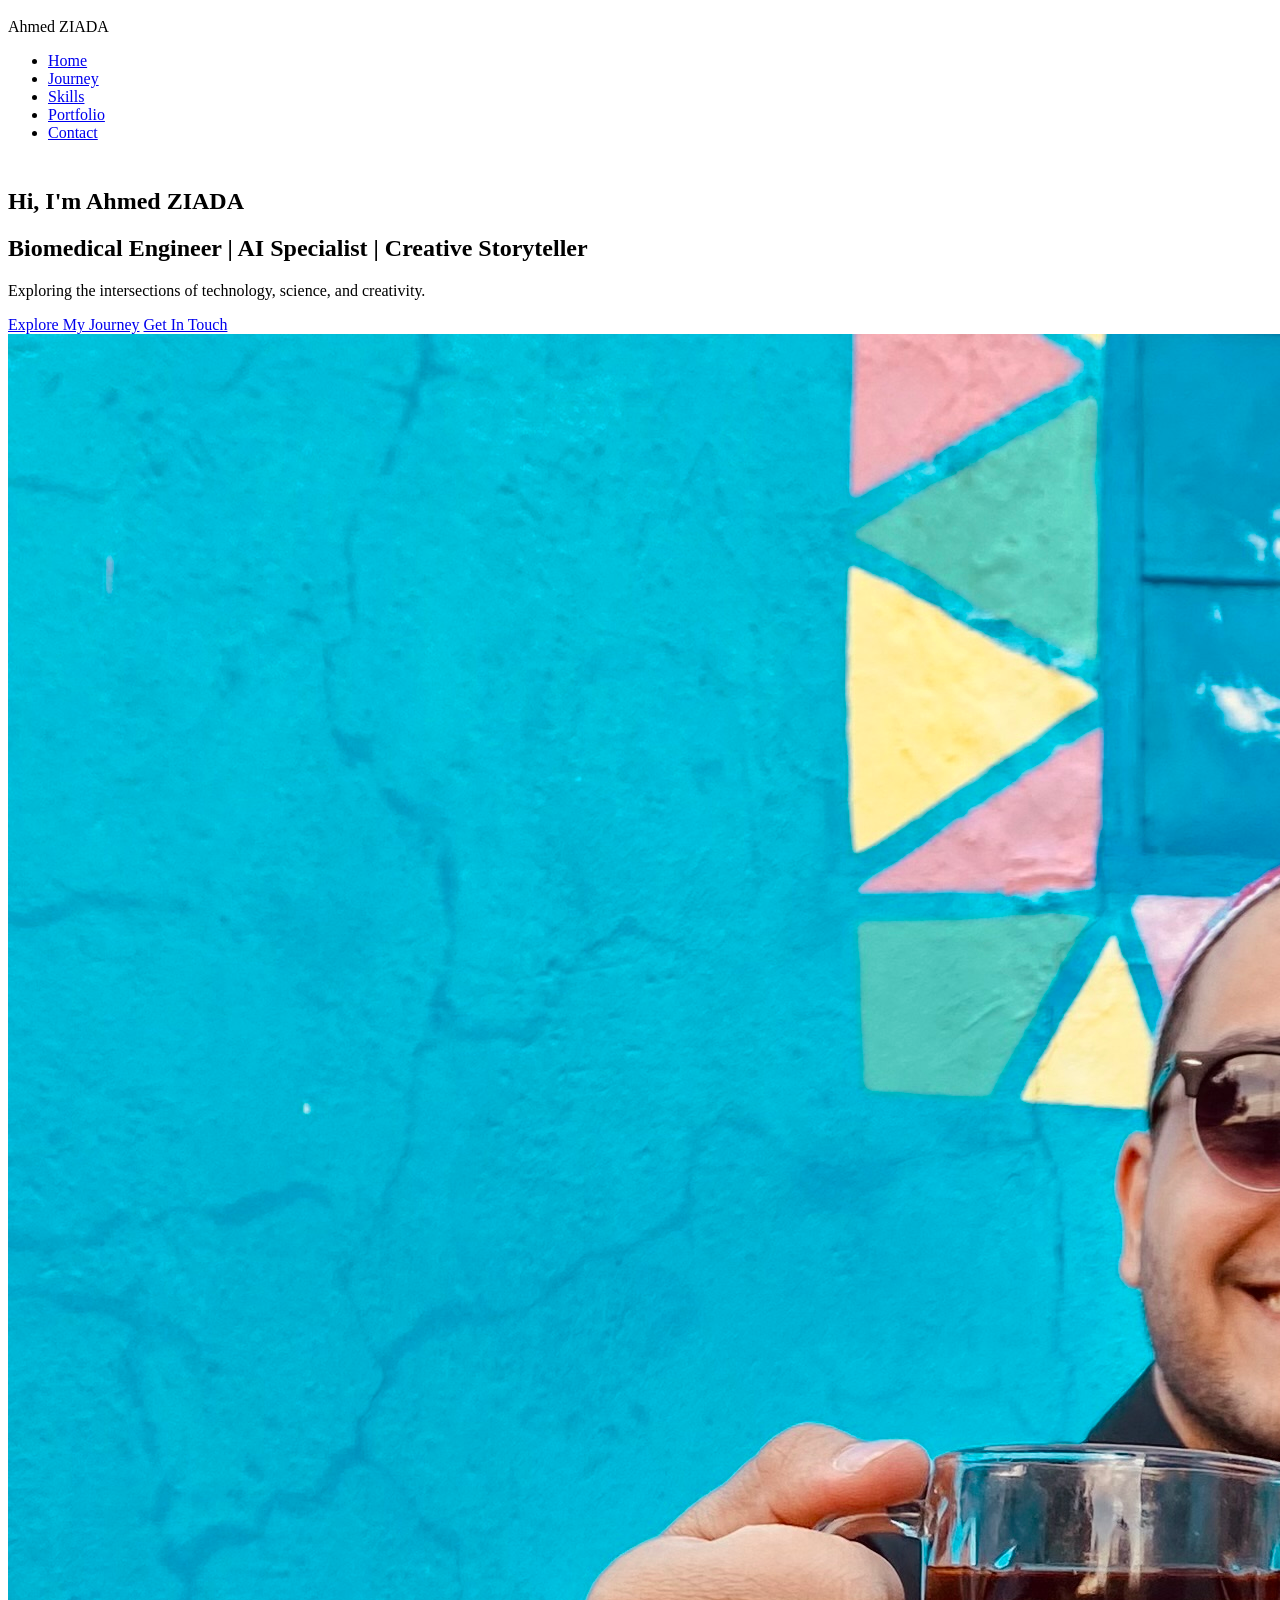
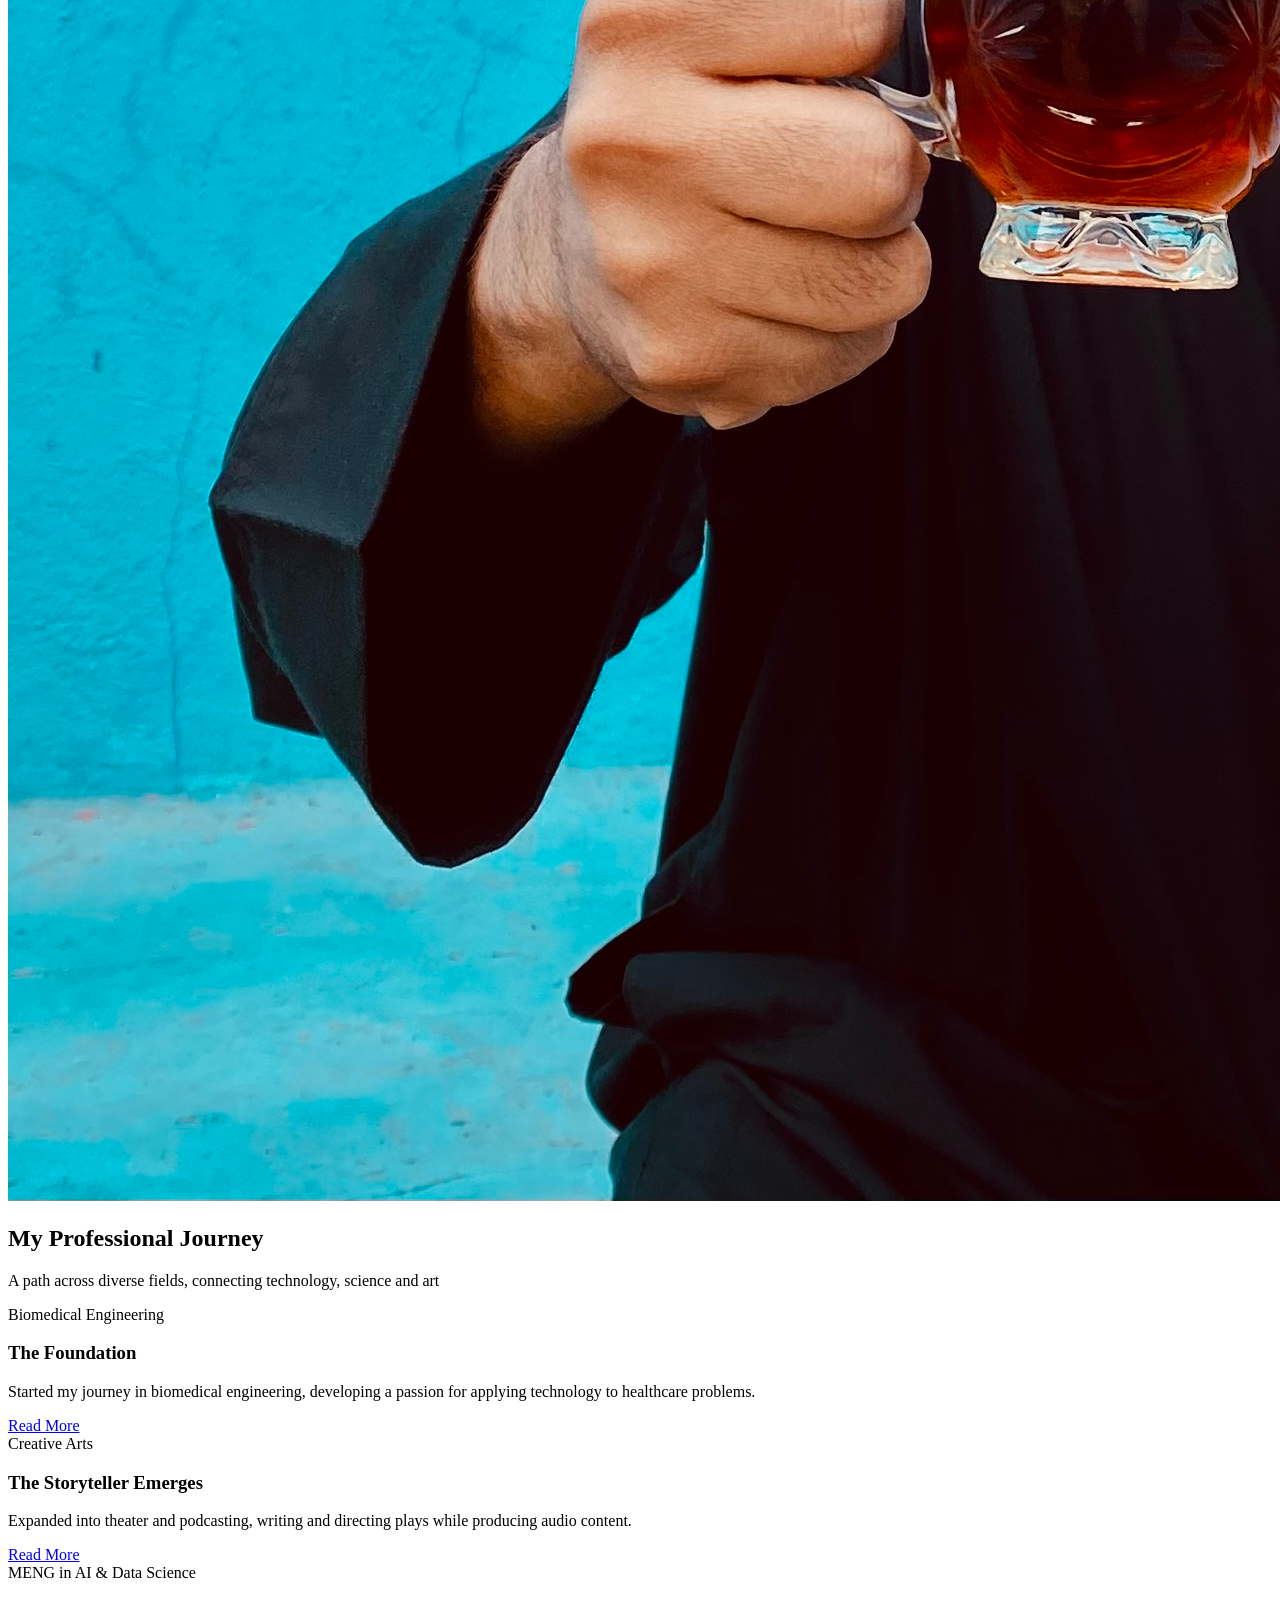
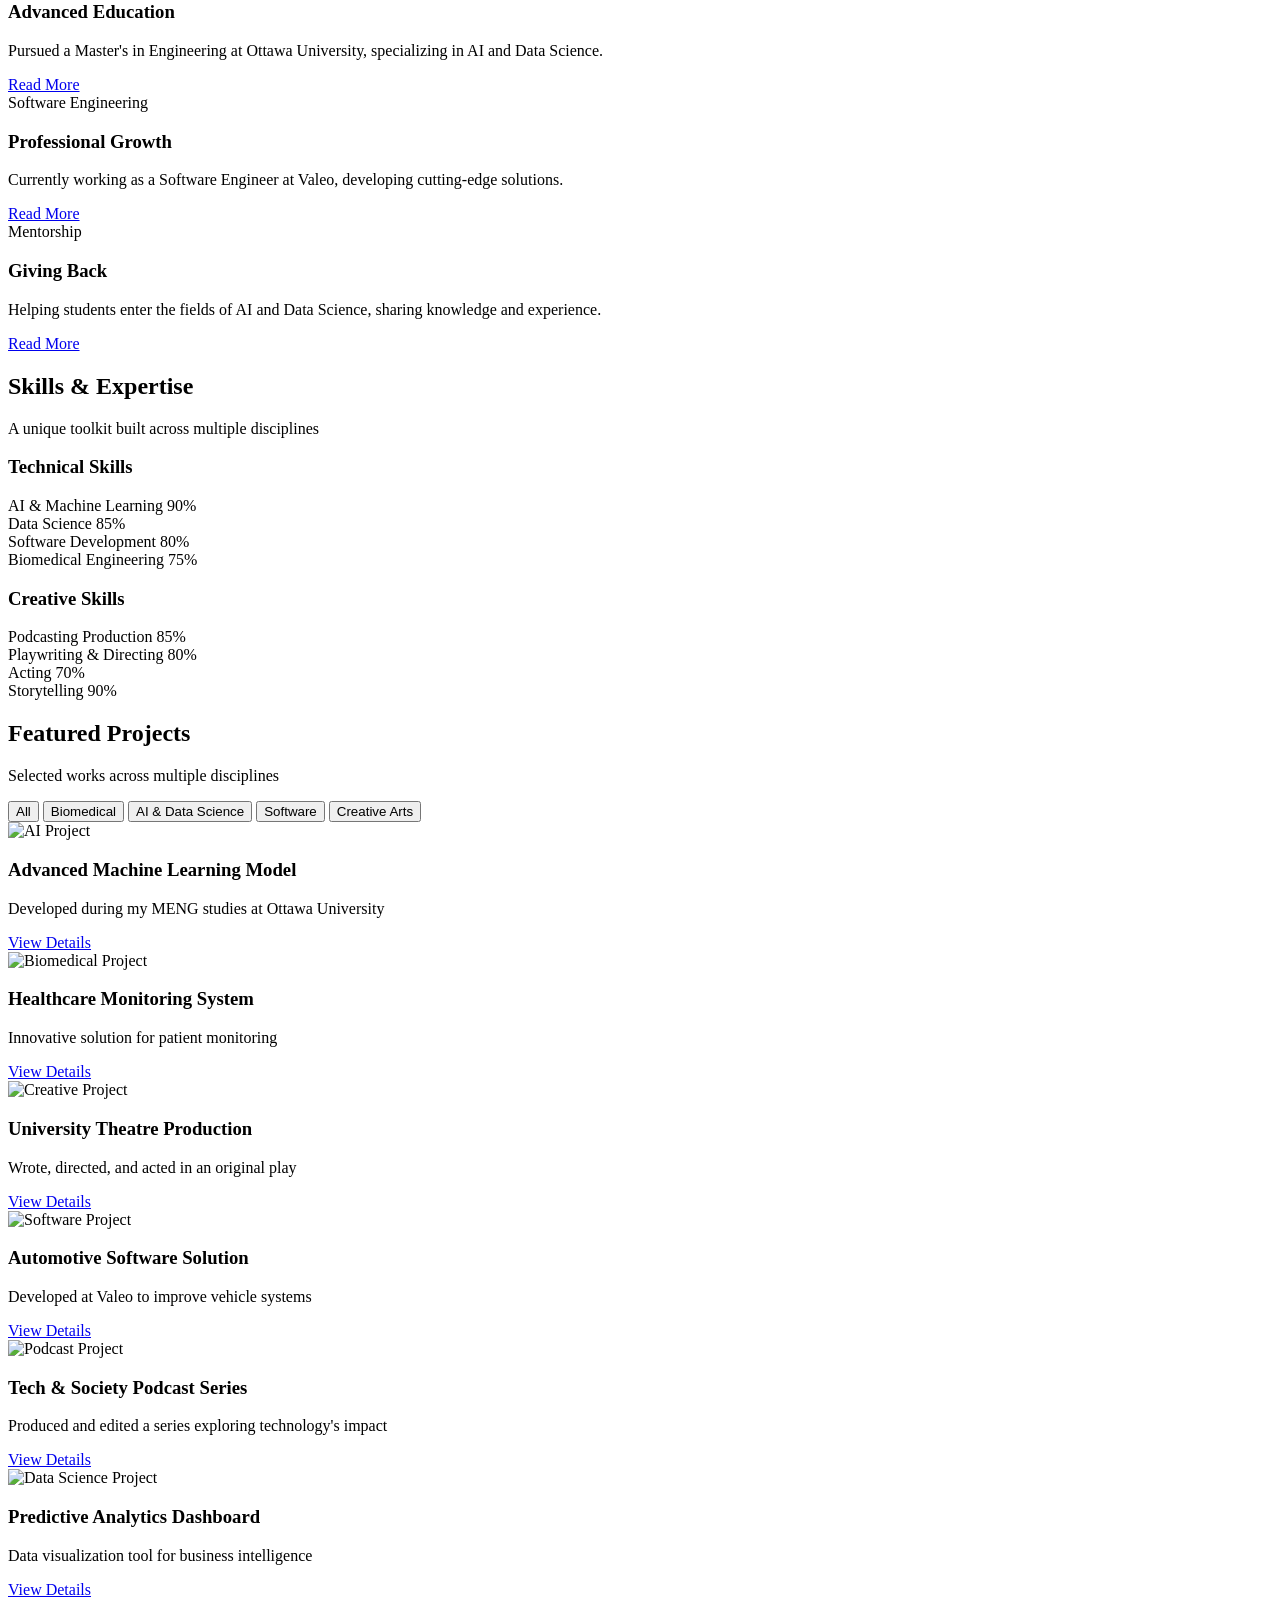
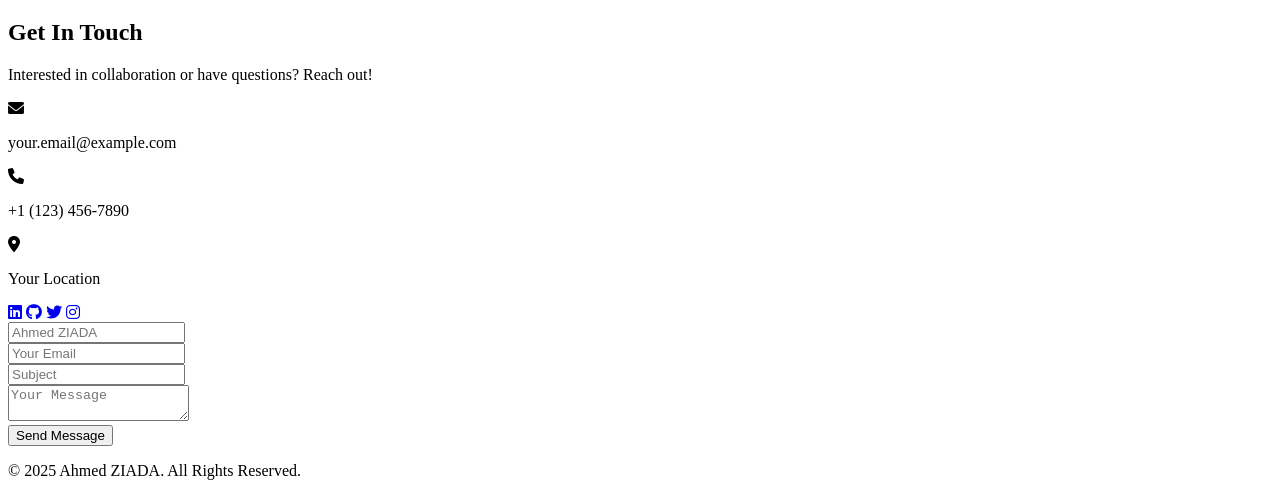
==== index.html @ 58a8a7ea "Initial website commit" ====
<!DOCTYPE html>
<html lang="en">
<head>
    <meta charset="UTF-8">
    <meta name="viewport" content="width=device-width, initial-scale=1.0">
    <title>Ahmed ZIADA - Multidisciplinary Journey</title>
    <link rel="stylesheet" href="styles.css">
    <link rel="stylesheet" href="https://cdnjs.cloudflare.com/ajax/libs/font-awesome/6.0.0-beta3/css/all.min.css">
    <link href="https://fonts.googleapis.com/css2?family=Poppins:wght@300;400;500;600;700&display=swap" rel="stylesheet">
</head>
<body>
    <header>
        <div class="container">
            <nav>
                <div class="logo">Ahmed ZIADA</div>
                <ul class="nav-links">
                    <li><a href="#home">Home</a></li>
                    <li><a href="#journey">Journey</a></li>
                    <li><a href="#skills">Skills</a></li>
                    <li><a href="#portfolio">Portfolio</a></li>
                    <li><a href="#contact">Contact</a></li>
                </ul>
                <div class="hamburger">
                    <div class="line"></div>
                    <div class="line"></div>
                    <div class="line"></div>
                </div>
            </nav>
        </div>
    </header>

    <!-- Home Section -->
    <section id="home" class="hero">
        <div class="container">
            <div class="hero-content">
                <h1>Hi, I'm <span class="highlight">Ahmed ZIADA</span></h1>
                <h2>Biomedical Engineer | AI Specialist | Creative Storyteller</h2>
                <p>Exploring the intersections of technology, science, and creativity.</p>
                <div class="cta-buttons">
                    <a href="#journey" class="btn primary">Explore My Journey</a>
                    <a href="#contact" class="btn secondary">Get In Touch</a>
                </div>
            </div>
            <div class="hero-image">
                <div class="profile-image-container">
                    <!-- Replace with your actual image -->
                    <img src="images/IMG_4195.jpeg" alt="Ahmed ZIADA" class="profile-image">
                </div>
            </div>
        </div>
    </section>

    <!-- Journey Timeline Section -->
    <section id="journey" class="journey">
        <div class="container">
            <div class="section-header">
                <h2>My Professional Journey</h2>
                <p>A path across diverse fields, connecting technology, science and art</p>
            </div>
            
            <div class="timeline">
                <div class="timeline-item left">
                    <div class="timeline-content">
                        <div class="date">Biomedical Engineering</div>
                        <h3>The Foundation</h3>
                        <p>Started my journey in biomedical engineering, developing a passion for applying technology to healthcare problems.</p>
                        <a href="chapter1.html" class="read-more">Read More</a>
                    </div>
                </div>
                
                <div class="timeline-item right">
                    <div class="timeline-content">
                        <div class="date">Creative Arts</div>
                        <h3>The Storyteller Emerges</h3>
                        <p>Expanded into theater and podcasting, writing and directing plays while producing audio content.</p>
                        <a href="chapter2.html" class="read-more">Read More</a>
                    </div>
                </div>
                
                <div class="timeline-item left">
                    <div class="timeline-content">
                        <div class="date">MENG in AI & Data Science</div>
                        <h3>Advanced Education</h3>
                        <p>Pursued a Master's in Engineering at Ottawa University, specializing in AI and Data Science.</p>
                        <a href="chapter3.html" class="read-more">Read More</a>
                    </div>
                </div>
                
                <div class="timeline-item right">
                    <div class="timeline-content">
                        <div class="date">Software Engineering</div>
                        <h3>Professional Growth</h3>
                        <p>Currently working as a Software Engineer at Valeo, developing cutting-edge solutions.</p>
                        <a href="chapter4.html" class="read-more">Read More</a>
                    </div>
                </div>
                
                <div class="timeline-item left">
                    <div class="timeline-content">
                        <div class="date">Mentorship</div>
                        <h3>Giving Back</h3>
                        <p>Helping students enter the fields of AI and Data Science, sharing knowledge and experience.</p>
                        <a href="chapter5.html" class="read-more">Read More</a>
                    </div>
                </div>
            </div>
        </div>
    </section>

    <!-- Skills Section -->
    <section id="skills" class="skills">
        <div class="container">
            <div class="section-header">
                <h2>Skills & Expertise</h2>
                <p>A unique toolkit built across multiple disciplines</p>
            </div>
            
            <div class="skills-container">
                <div class="skill-category">
                    <h3>Technical Skills</h3>
                    <div class="skill-items">
                        <div class="skill-item">
                            <div class="skill-info">
                                <span>AI & Machine Learning</span>
                                <span>90%</span>
                            </div>
                            <div class="skill-bar">
                                <div class="skill-level" style="width: 90%;"></div>
                            </div>
                        </div>
                        
                        <div class="skill-item">
                            <div class="skill-info">
                                <span>Data Science</span>
                                <span>85%</span>
                            </div>
                            <div class="skill-bar">
                                <div class="skill-level" style="width: 85%;"></div>
                            </div>
                        </div>
                        
                        <div class="skill-item">
                            <div class="skill-info">
                                <span>Software Development</span>
                                <span>80%</span>
                            </div>
                            <div class="skill-bar">
                                <div class="skill-level" style="width: 80%;"></div>
                            </div>
                        </div>
                        
                        <div class="skill-item">
                            <div class="skill-info">
                                <span>Biomedical Engineering</span>
                                <span>75%</span>
                            </div>
                            <div class="skill-bar">
                                <div class="skill-level" style="width: 75%;"></div>
                            </div>
                        </div>
                    </div>
                </div>
                
                <div class="skill-category">
                    <h3>Creative Skills</h3>
                    <div class="skill-items">
                        <div class="skill-item">
                            <div class="skill-info">
                                <span>Podcasting Production</span>
                                <span>85%</span>
                            </div>
                            <div class="skill-bar">
                                <div class="skill-level creative" style="width: 85%;"></div>
                            </div>
                        </div>
                        
                        <div class="skill-item">
                            <div class="skill-info">
                                <span>Playwriting & Directing</span>
                                <span>80%</span>
                            </div>
                            <div class="skill-bar">
                                <div class="skill-level creative" style="width: 80%;"></div>
                            </div>
                        </div>
                        
                        <div class="skill-item">
                            <div class="skill-info">
                                <span>Acting</span>
                                <span>70%</span>
                            </div>
                            <div class="skill-bar">
                                <div class="skill-level creative" style="width: 70%;"></div>
                            </div>
                        </div>
                        
                        <div class="skill-item">
                            <div class="skill-info">
                                <span>Storytelling</span>
                                <span>90%</span>
                            </div>
                            <div class="skill-bar">
                                <div class="skill-level creative" style="width: 90%;"></div>
                            </div>
                        </div>
                    </div>
                </div>
            </div>
        </div>
    </section>

    <!-- Portfolio Section -->
    <section id="portfolio" class="portfolio">
        <div class="container">
            <div class="section-header">
                <h2>Featured Projects</h2>
                <p>Selected works across multiple disciplines</p>
            </div>
            
            <div class="portfolio-filters">
                <button class="filter-btn active" data-filter="all">All</button>
                <button class="filter-btn" data-filter="biomedical">Biomedical</button>
                <button class="filter-btn" data-filter="ai">AI & Data Science</button>
                <button class="filter-btn" data-filter="software">Software</button>
                <button class="filter-btn" data-filter="creative">Creative Arts</button>
            </div>
            
            <div class="portfolio-grid">
                <div class="portfolio-item ai">
                    <div class="portfolio-img">
                        <img src="/api/placeholder/400/300" alt="AI Project">
                    </div>
                    <div class="portfolio-info">
                        <h3>Advanced Machine Learning Model</h3>
                        <p>Developed during my MENG studies at Ottawa University</p>
                        <a href="#" class="portfolio-link">View Details</a>
                    </div>
                </div>
                
                <div class="portfolio-item biomedical">
                    <div class="portfolio-img">
                        <img src="/api/placeholder/400/300" alt="Biomedical Project">
                    </div>
                    <div class="portfolio-info">
                        <h3>Healthcare Monitoring System</h3>
                        <p>Innovative solution for patient monitoring</p>
                        <a href="#" class="portfolio-link">View Details</a>
                    </div>
                </div>
                
                <div class="portfolio-item creative">
                    <div class="portfolio-img">
                        <img src="/api/placeholder/400/300" alt="Creative Project">
                    </div>
                    <div class="portfolio-info">
                        <h3>University Theatre Production</h3>
                        <p>Wrote, directed, and acted in an original play</p>
                        <a href="#" class="portfolio-link">View Details</a>
                    </div>
                </div>
                
                <div class="portfolio-item software">
                    <div class="portfolio-img">
                        <img src="/api/placeholder/400/300" alt="Software Project">
                    </div>
                    <div class="portfolio-info">
                        <h3>Automotive Software Solution</h3>
                        <p>Developed at Valeo to improve vehicle systems</p>
                        <a href="#" class="portfolio-link">View Details</a>
                    </div>
                </div>
                
                <div class="portfolio-item creative">
                    <div class="portfolio-img">
                        <img src="/api/placeholder/400/300" alt="Podcast Project">
                    </div>
                    <div class="portfolio-info">
                        <h3>Tech & Society Podcast Series</h3>
                        <p>Produced and edited a series exploring technology's impact</p>
                        <a href="#" class="portfolio-link">View Details</a>
                    </div>
                </div>
                
                <div class="portfolio-item ai">
                    <div class="portfolio-img">
                        <img src="/api/placeholder/400/300" alt="Data Science Project">
                    </div>
                    <div class="portfolio-info">
                        <h3>Predictive Analytics Dashboard</h3>
                        <p>Data visualization tool for business intelligence</p>
                        <a href="#" class="portfolio-link">View Details</a>
                    </div>
                </div>
            </div>
        </div>
    </section>

    <!-- Contact Section -->
    <section id="contact" class="contact">
        <div class="container">
            <div class="section-header">
                <h2>Get In Touch</h2>
                <p>Interested in collaboration or have questions? Reach out!</p>
            </div>
            
            <div class="contact-container">
                <div class="contact-info">
                    <div class="contact-item">
                        <i class="fas fa-envelope"></i>
                        <p>your.email@example.com</p>
                    </div>
                    <div class="contact-item">
                        <i class="fas fa-phone"></i>
                        <p>+1 (123) 456-7890</p>
                    </div>
                    <div class="contact-item">
                        <i class="fas fa-map-marker-alt"></i>
                        <p>Your Location</p>
                    </div>
                    
                    <div class="social-links">
                        <a href="#" target="_blank"><i class="fab fa-linkedin"></i></a>
                        <a href="#" target="_blank"><i class="fab fa-github"></i></a>
                        <a href="#" target="_blank"><i class="fab fa-twitter"></i></a>
                        <a href="#" target="_blank"><i class="fab fa-instagram"></i></a>
                    </div>
                </div>
                
                <div class="contact-form">
                    <form id="contactForm">
                        <div class="form-group">
                            <input type="text" id="name" name="name" placeholder="Ahmed ZIADA" required>
                        </div>
                        <div class="form-group">
                            <input type="email" id="email" name="email" placeholder="Your Email" required>
                        </div>
                        <div class="form-group">
                            <input type="text" id="subject" name="subject" placeholder="Subject" required>
                        </div>
                        <div class="form-group">
                            <textarea id="message" name="message" placeholder="Your Message" required></textarea>
                        </div>
                        <button type="submit" class="btn primary">Send Message</button>
                    </form>
                </div>
            </div>
        </div>
    </section>

    <footer>
        <div class="container">
            <p>&copy; 2025 Ahmed ZIADA. All Rights Reserved.</p>
        </div>
    </footer>

    <script src="script.js"></script>
</body>
</html>
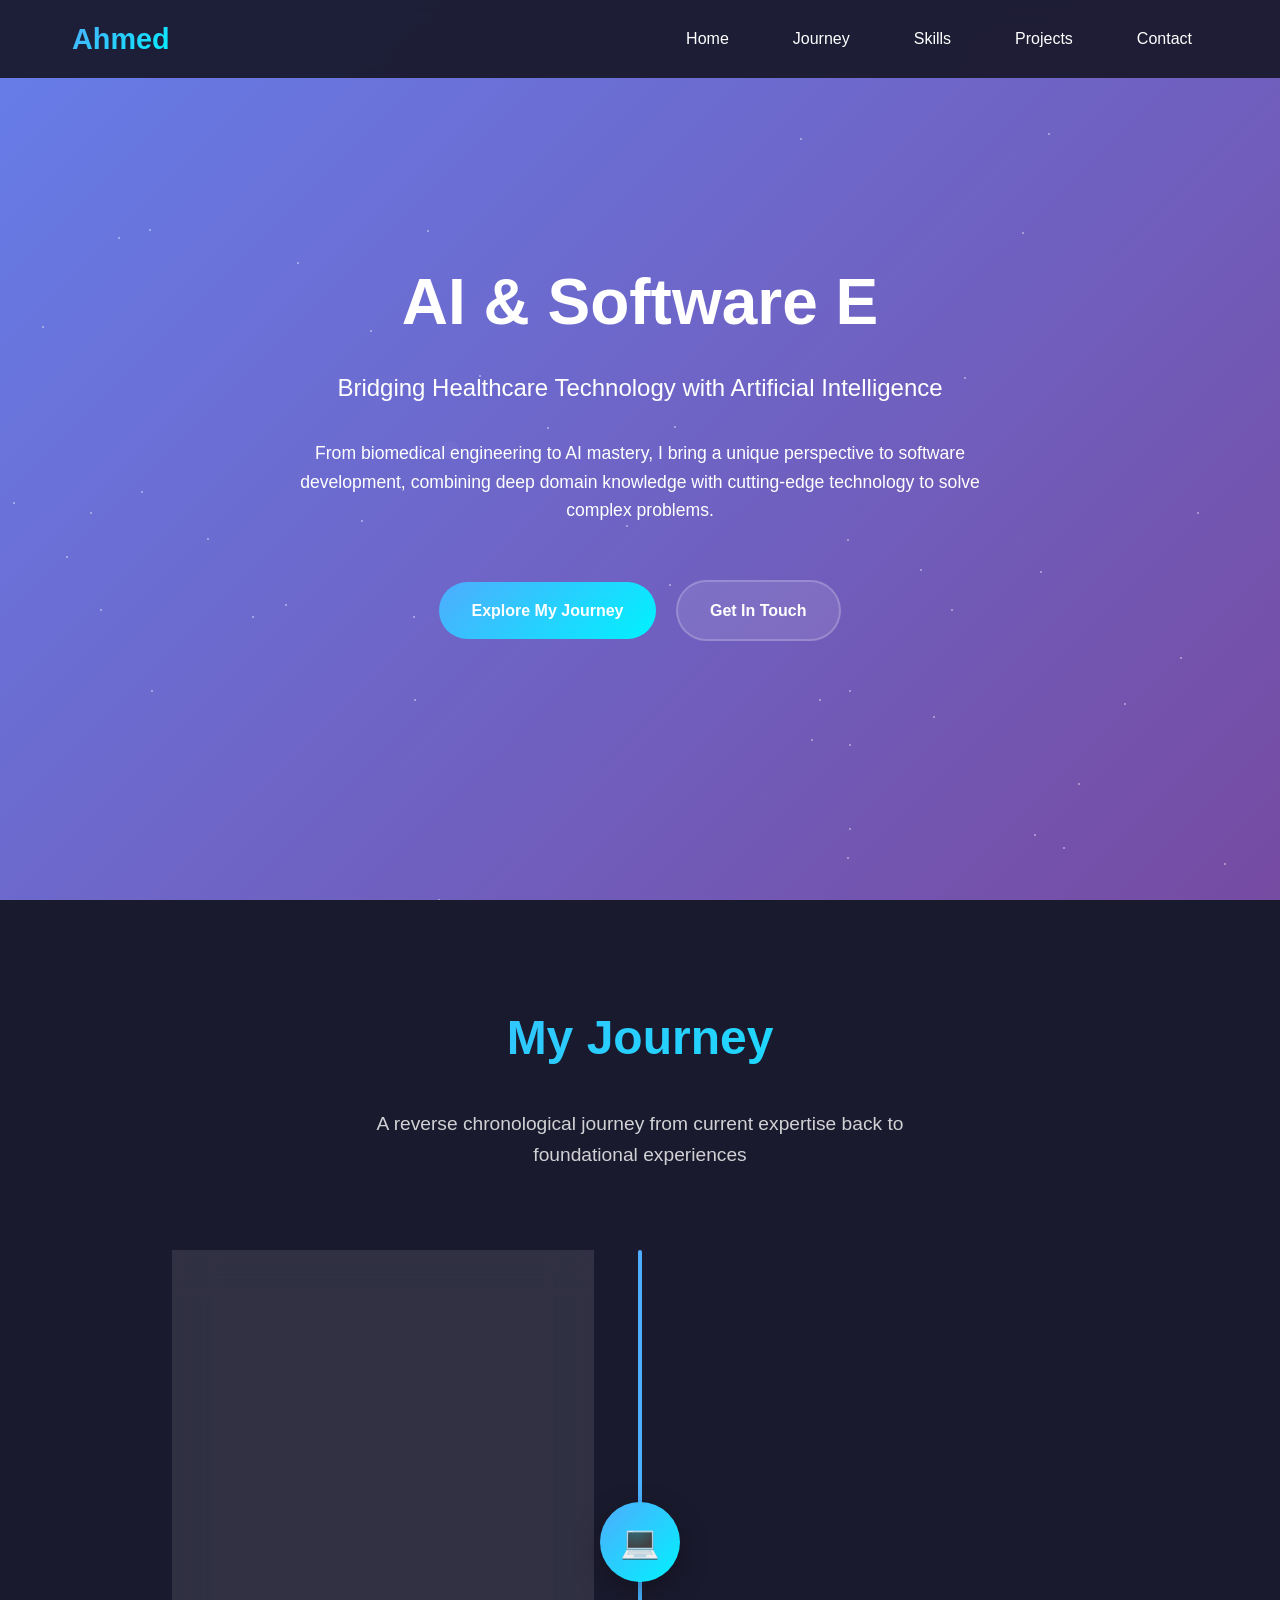
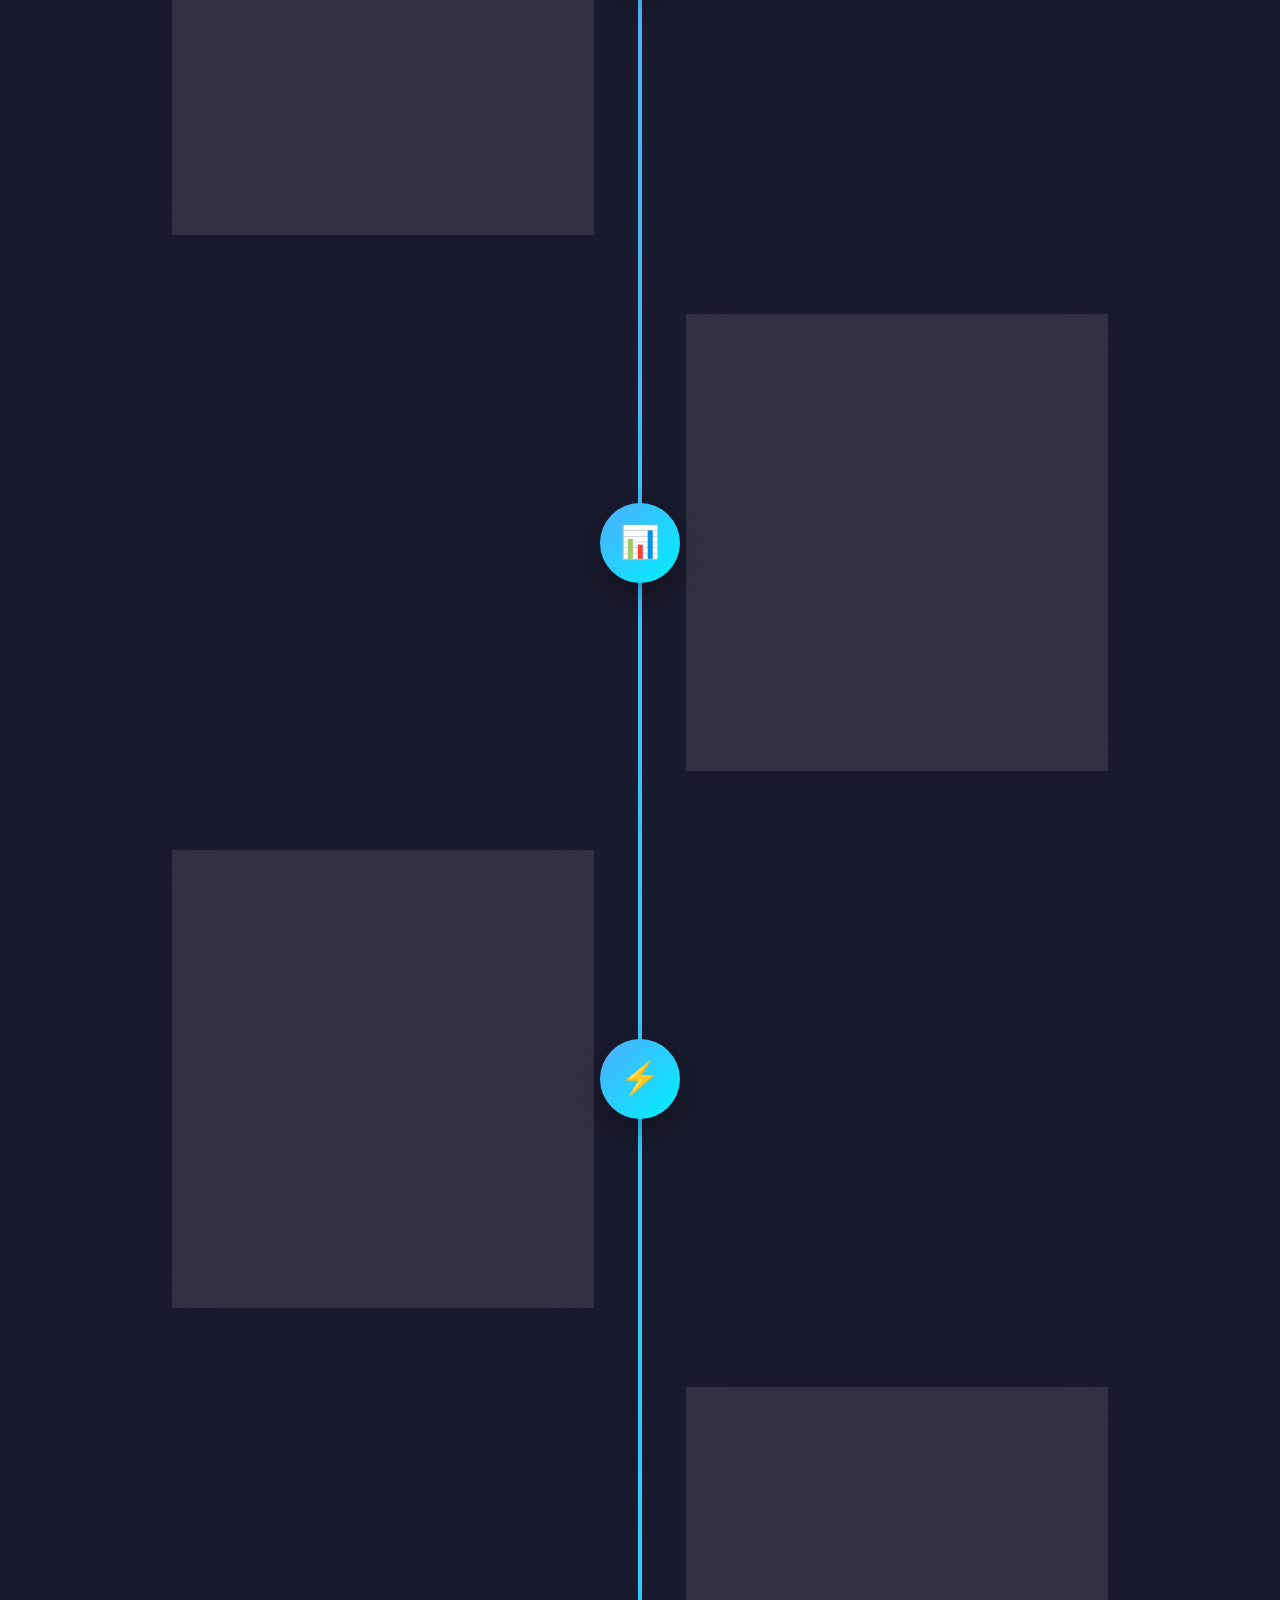
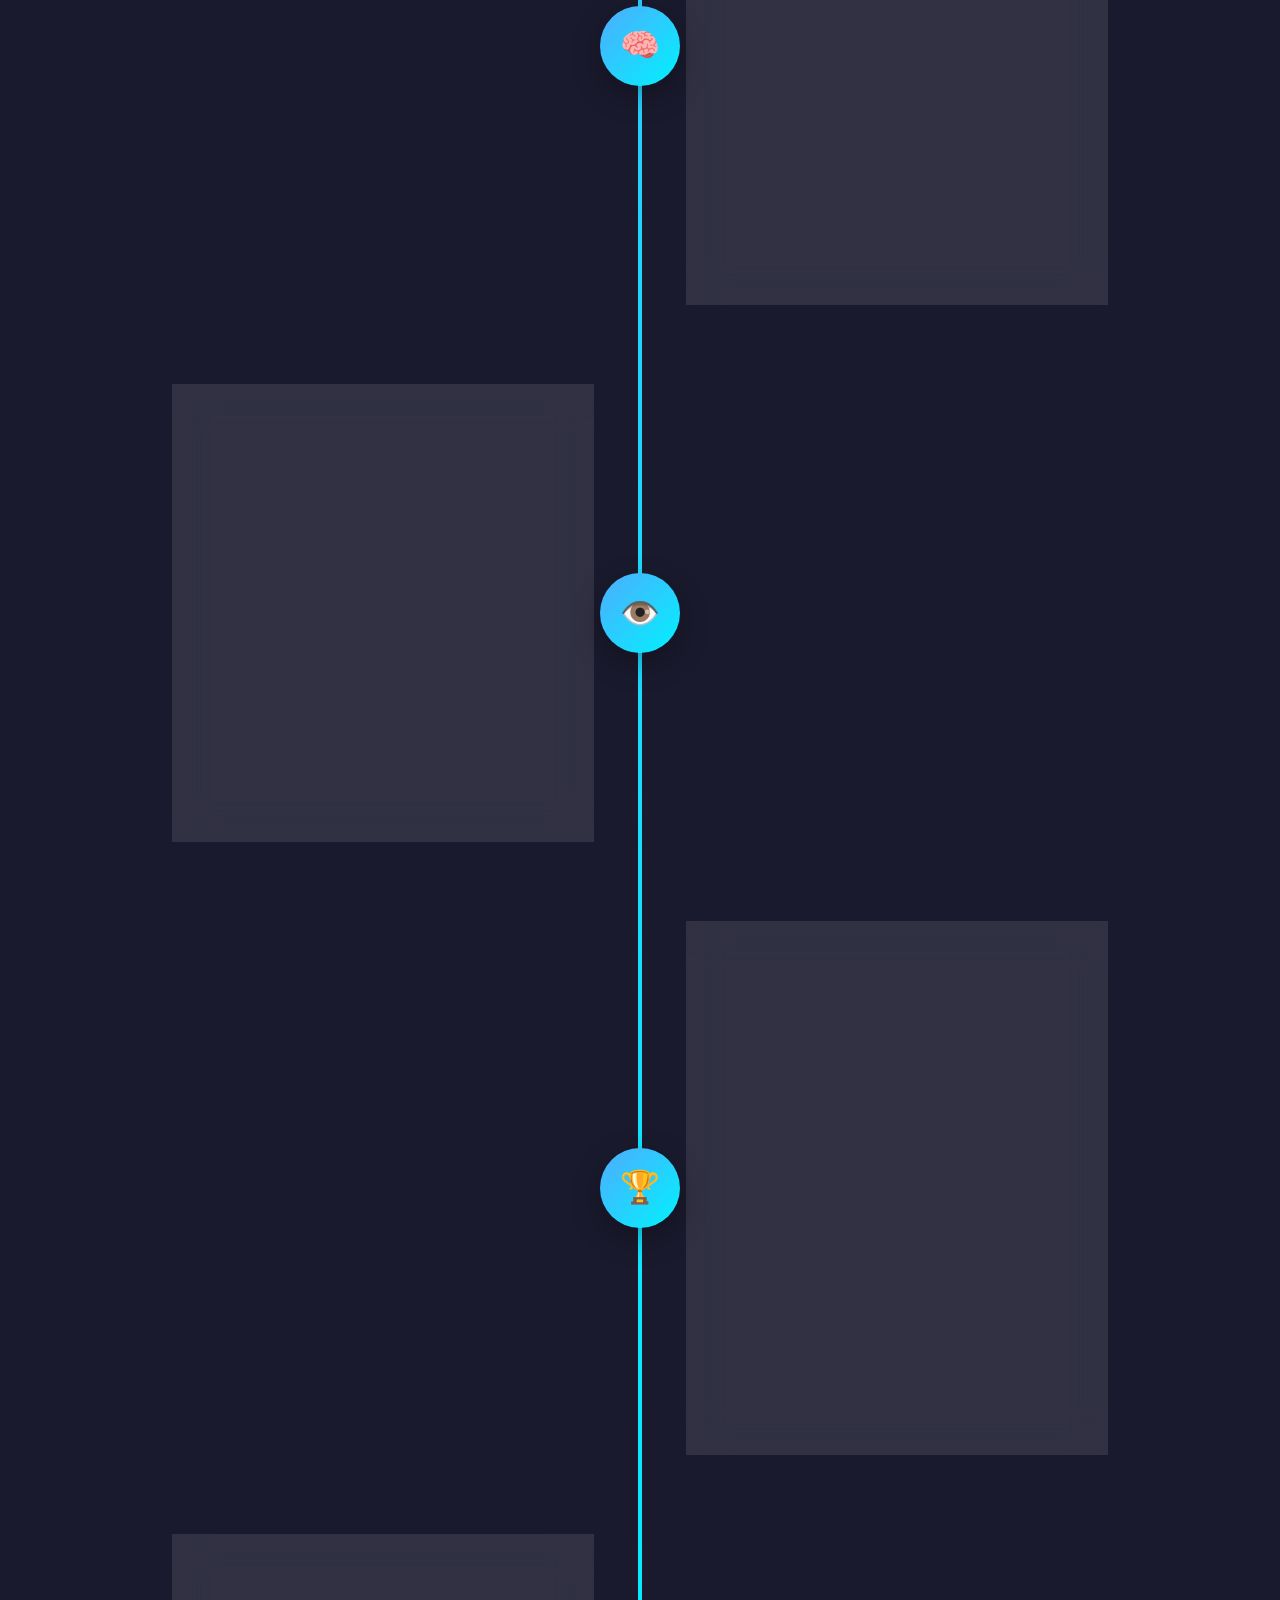
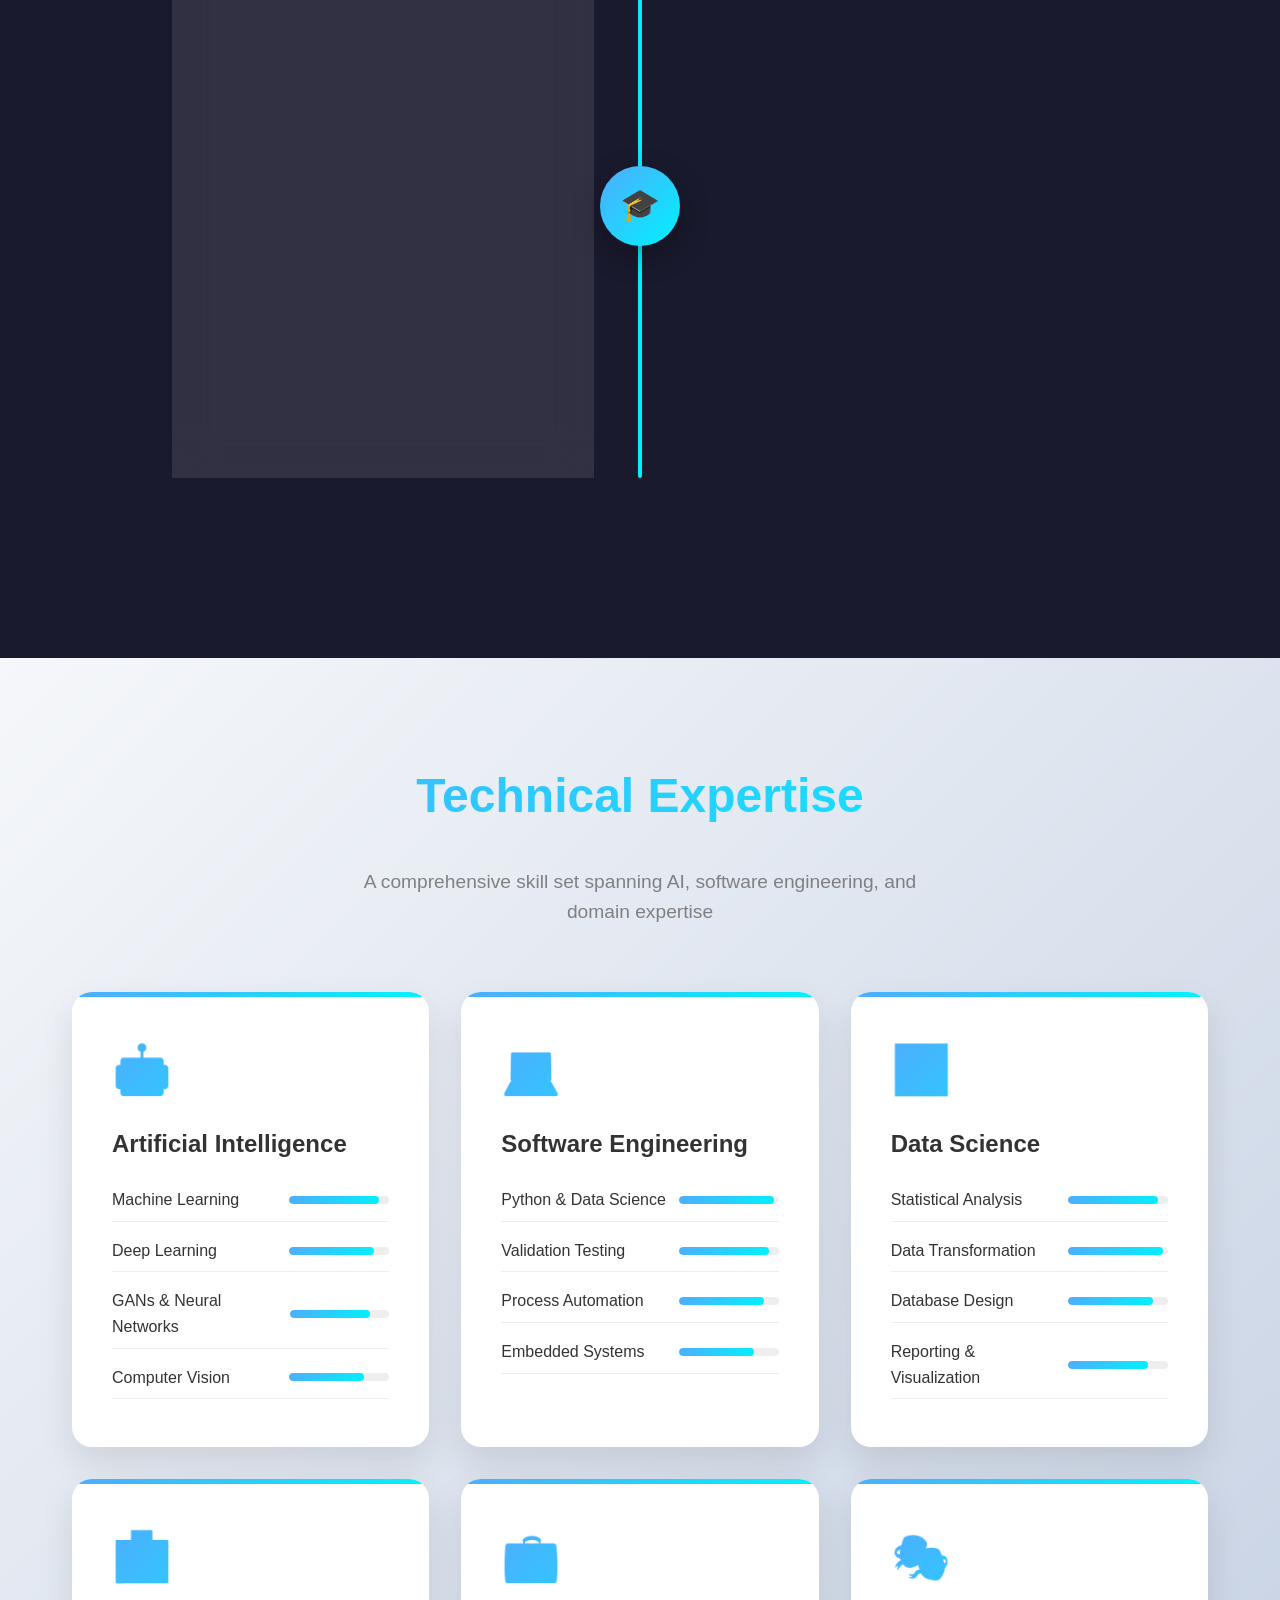
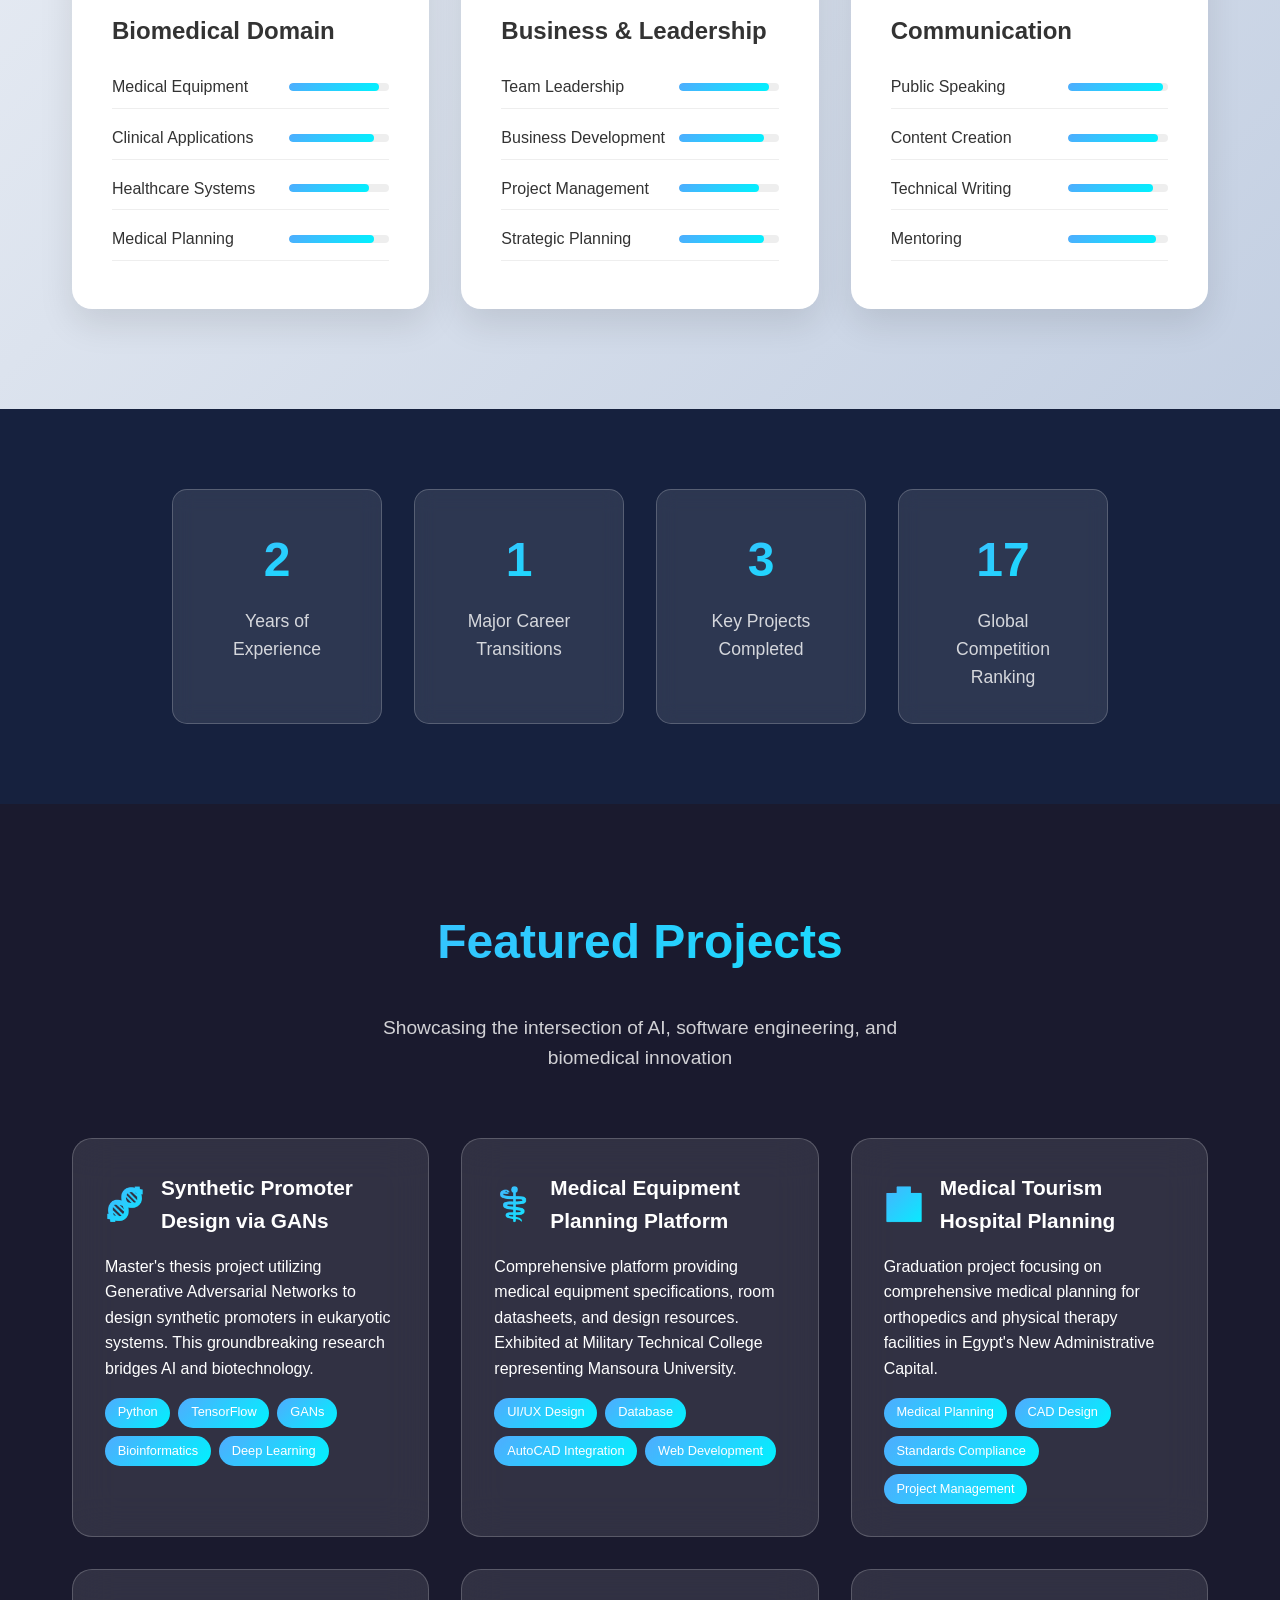
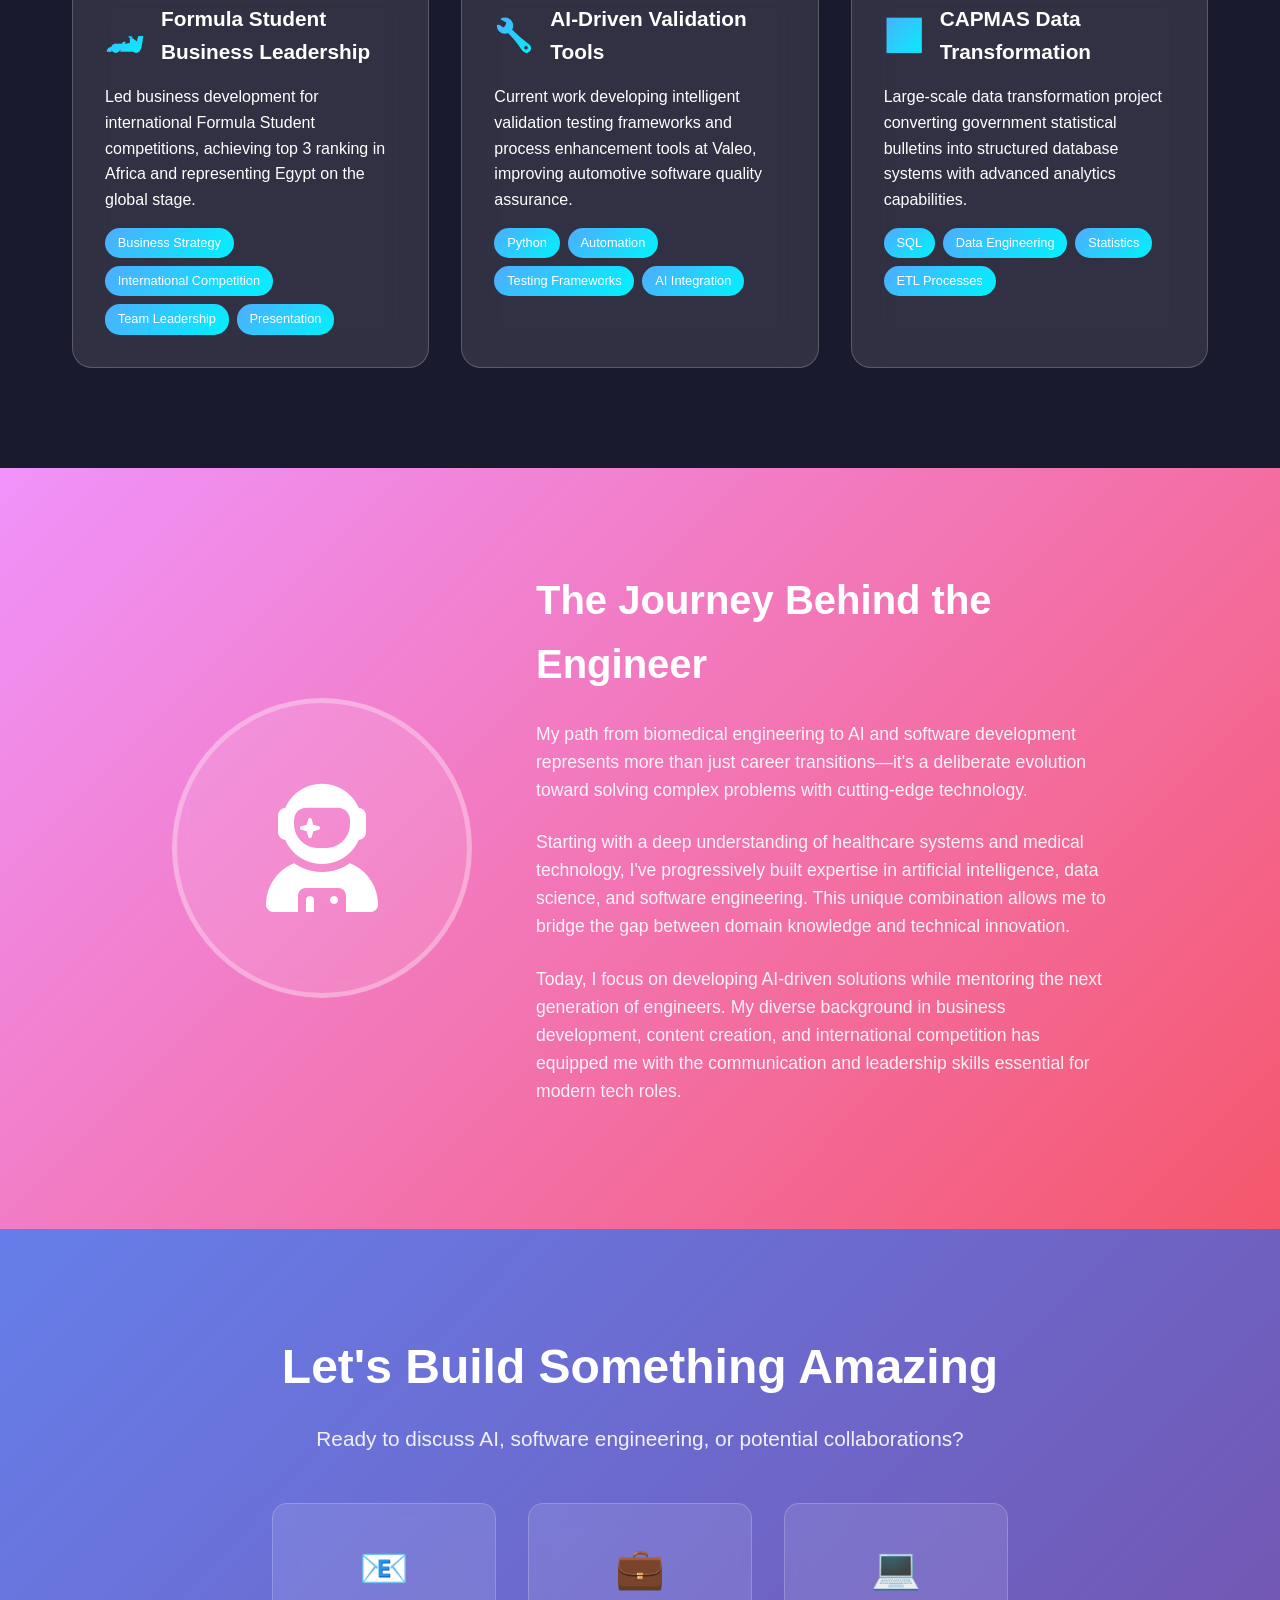
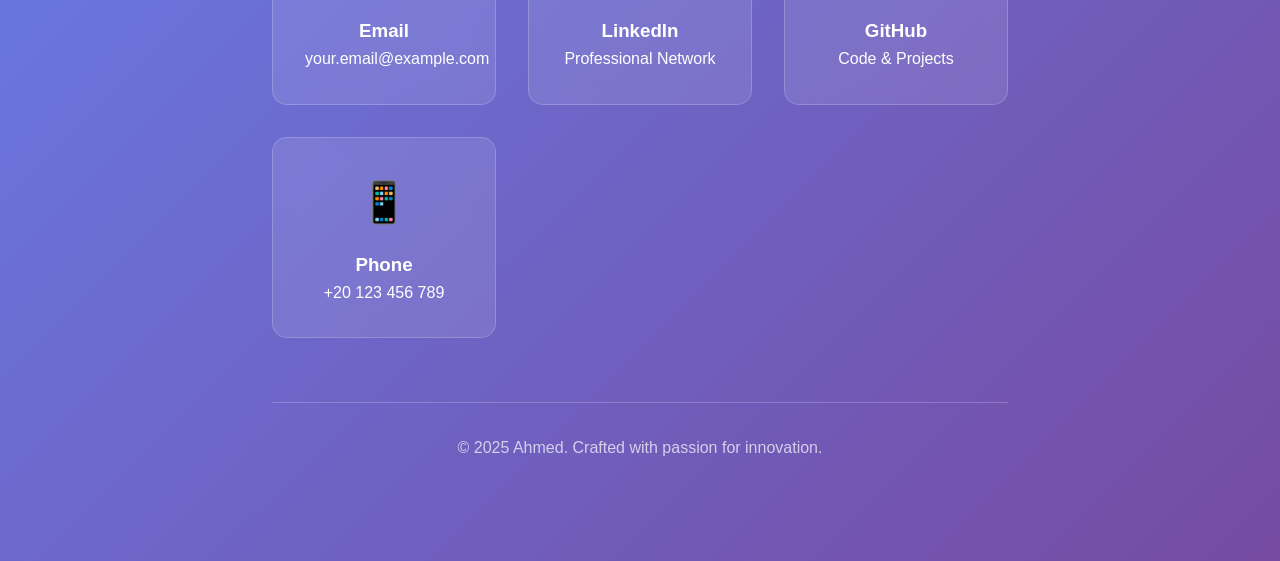
==== commit 611a606d: "Implement feature X to enhance user experience and fix bug Y in module Z" ====
--- a/index.html
+++ b/index.html
@@ -1,358 +1,1526 @@
 <!DOCTYPE html>
 <html lang="en">
+
 <head>
     <meta charset="UTF-8">
     <meta name="viewport" content="width=device-width, initial-scale=1.0">
-    <title>Ahmed ZIADA - Multidisciplinary Journey</title>
-    <link rel="stylesheet" href="styles.css">
-    <link rel="stylesheet" href="https://cdnjs.cloudflare.com/ajax/libs/font-awesome/6.0.0-beta3/css/all.min.css">
-    <link href="https://fonts.googleapis.com/css2?family=Poppins:wght@300;400;500;600;700&display=swap" rel="stylesheet">
+    <title>Ahmed | AI & Software Engineer</title>
+    <link href="https://cdnjs.cloudflare.com/ajax/libs/font-awesome/6.4.0/css/all.min.css" rel="stylesheet">
+    <style>
+        :root {
+            --primary-gradient: linear-gradient(135deg, #667eea 0%, #764ba2 100%);
+            --secondary-gradient: linear-gradient(135deg, #4facfe 0%, #00f2fe 100%);
+            --accent-gradient: linear-gradient(135deg, #43e97b 0%, #38f9d7 100%);
+            --dark-bg: #1a1a2e;
+            --darker-bg: #16213e;
+            --text-light: #e94560;
+            --glass-bg: rgba(255, 255, 255, 0.1);
+            --glass-border: rgba(255, 255, 255, 0.2);
+        }
+
+        * {
+            margin: 0;
+            padding: 0;
+            box-sizing: border-box;
+        }
+
+        body {
+            font-family: 'Inter', -apple-system, BlinkMacSystemFont, sans-serif;
+            line-height: 1.6;
+            color: #333;
+            overflow-x: hidden;
+        }
+
+        /* Navigation */
+        .navbar {
+            position: fixed;
+            top: 0;
+            width: 100%;
+            background: rgba(26, 26, 46, 0.95);
+            backdrop-filter: blur(10px);
+            z-index: 1000;
+            padding: 1rem 0;
+            transition: all 0.3s ease;
+        }
+
+        .nav-container {
+            max-width: 1200px;
+            margin: 0 auto;
+            display: flex;
+            justify-content: space-between;
+            align-items: center;
+            padding: 0 2rem;
+        }
+
+        .logo {
+            font-size: 1.8rem;
+            font-weight: bold;
+            background: var(--secondary-gradient);
+            -webkit-background-clip: text;
+            -webkit-text-fill-color: transparent;
+            background-clip: text;
+        }
+
+        .nav-links {
+            display: flex;
+            list-style: none;
+            gap: 2rem;
+        }
+
+        .nav-links a {
+            color: white;
+            text-decoration: none;
+            transition: all 0.3s ease;
+            padding: 0.5rem 1rem;
+            border-radius: 25px;
+        }
+
+        .nav-links a:hover {
+            background: var(--glass-bg);
+            transform: translateY(-2px);
+        }
+
+        /* Hero Section */
+        .hero {
+            height: 100vh;
+            background: var(--primary-gradient);
+            display: flex;
+            align-items: center;
+            justify-content: center;
+            text-align: center;
+            color: white;
+            position: relative;
+            overflow: hidden;
+        }
+
+        .hero::before {
+            content: '';
+            position: absolute;
+            top: 0;
+            left: 0;
+            right: 0;
+            bottom: 0;
+            background: url('data:image/svg+xml,<svg xmlns="http://www.w3.org/2000/svg" viewBox="0 0 100 100"><defs><pattern id="grain" width="100" height="100" patternUnits="userSpaceOnUse"><circle cx="50" cy="50" r="1" fill="rgba(255,255,255,0.1)"/></pattern></defs><rect width="100" height="100" fill="url(%23grain)"/></svg>');
+            opacity: 0.3;
+        }
+
+        .hero-content {
+            position: relative;
+            z-index: 2;
+            max-width: 800px;
+            padding: 0 2rem;
+        }
+
+        .hero h1 {
+            font-size: 4rem;
+            margin-bottom: 1rem;
+            animation: fadeInUp 1s ease-out;
+        }
+
+        .hero .subtitle {
+            font-size: 1.5rem;
+            margin-bottom: 2rem;
+            animation: fadeInUp 1s ease-out 0.2s both;
+            opacity: 0.9;
+        }
+
+        .hero .description {
+            font-size: 1.1rem;
+            margin-bottom: 3rem;
+            animation: fadeInUp 1s ease-out 0.4s both;
+            opacity: 0.8;
+        }
+
+        .cta-buttons {
+            animation: fadeInUp 1s ease-out 0.6s both;
+        }
+
+        .cta-btn {
+            display: inline-block;
+            padding: 1rem 2rem;
+            margin: 0.5rem;
+            background: var(--glass-bg);
+            color: white;
+            text-decoration: none;
+            border-radius: 50px;
+            border: 2px solid var(--glass-border);
+            backdrop-filter: blur(10px);
+            transition: all 0.3s ease;
+            font-weight: 600;
+        }
+
+        .cta-btn:hover {
+            transform: translateY(-3px);
+            box-shadow: 0 10px 30px rgba(0, 0, 0, 0.3);
+            background: rgba(255, 255, 255, 0.2);
+        }
+
+        .cta-btn.primary {
+            background: var(--secondary-gradient);
+            border: none;
+        }
+
+        /* Journey Section */
+        .journey-section {
+            padding: 100px 0;
+            background: var(--dark-bg);
+            color: white;
+        }
+
+        .section-title {
+            text-align: center;
+            font-size: 3rem;
+            margin-bottom: 2rem;
+            background: var(--secondary-gradient);
+            -webkit-background-clip: text;
+            -webkit-text-fill-color: transparent;
+            background-clip: text;
+        }
+
+        .section-subtitle {
+            text-align: center;
+            font-size: 1.2rem;
+            margin-bottom: 4rem;
+            opacity: 0.8;
+            max-width: 600px;
+            margin-left: auto;
+            margin-right: auto;
+        }
+
+        .timeline {
+            max-width: 1000px;
+            margin: 0 auto;
+            padding: 0 2rem;
+            position: relative;
+        }
+
+        .timeline::before {
+            content: '';
+            position: absolute;
+            left: 50%;
+            transform: translateX(-50%);
+            width: 4px;
+            height: 100%;
+            background: var(--secondary-gradient);
+            border-radius: 2px;
+        }
+
+        .timeline-item {
+            display: flex;
+            justify-content: space-between;
+            align-items: center;
+            margin: 80px 0;
+            opacity: 0;
+            transform: translateY(50px);
+            transition: all 0.8s cubic-bezier(0.25, 0.46, 0.45, 0.94);
+        }
+
+        .timeline-item.visible {
+            opacity: 1;
+            transform: translateY(0);
+        }
+
+        .timeline-item:nth-child(even) {
+            flex-direction: row-reverse;
+        }
+
+        .timeline-content {
+            background: var(--glass-bg);
+            backdrop-filter: blur(20px);
+            border: 1px solid var(--glass-border);
+            padding: 2.5rem;
+            border-radius: 20px;
+            width: 45%;
+            position: relative;
+            transition: all 0.3s ease;
+        }
+
+        .timeline-content:hover {
+            transform: translateY(-10px);
+            box-shadow: 0 25px 50px rgba(0, 0, 0, 0.3);
+        }
+
+        .timeline-year {
+            position: absolute;
+            top: -15px;
+            left: 30px;
+            background: var(--secondary-gradient);
+            color: white;
+            padding: 8px 20px;
+            border-radius: 20px;
+            font-weight: bold;
+            font-size: 0.9rem;
+        }
+
+        .timeline-icon {
+            position: absolute;
+            left: 50%;
+            transform: translateX(-50%);
+            width: 80px;
+            height: 80px;
+            background: var(--secondary-gradient);
+            border-radius: 50%;
+            display: flex;
+            align-items: center;
+            justify-content: center;
+            font-size: 2rem;
+            color: white;
+            box-shadow: 0 10px 30px rgba(0, 0, 0, 0.3);
+            z-index: 2;
+            animation: pulse 2s infinite;
+        }
+
+        .role-title {
+            font-size: 1.4rem;
+            font-weight: bold;
+            margin-bottom: 0.5rem;
+            color: #4facfe;
+        }
+
+        .company {
+            font-size: 1.1rem;
+            font-weight: 600;
+            margin-bottom: 0.5rem;
+            color: white;
+        }
+
+        .period {
+            color: #888;
+            margin-bottom: 1rem;
+            font-style: italic;
+        }
+
+        .achievements {
+            list-style: none;
+            margin-top: 1rem;
+        }
+
+        .achievements li {
+            margin: 0.5rem 0;
+            padding-left: 1.5rem;
+            position: relative;
+        }
+
+        .achievements li::before {
+            content: '▶';
+            position: absolute;
+            left: 0;
+            color: #4facfe;
+        }
+
+        /* Skills Section */
+        .skills-section {
+            padding: 100px 0;
+            background: linear-gradient(135deg, #f5f7fa 0%, #c3cfe2 100%);
+        }
+
+        .skills-grid {
+            display: grid;
+            grid-template-columns: repeat(auto-fit, minmax(300px, 1fr));
+            gap: 2rem;
+            max-width: 1200px;
+            margin: 0 auto;
+            padding: 0 2rem;
+        }
+
+        .skill-card {
+            background: white;
+            padding: 2.5rem;
+            border-radius: 20px;
+            box-shadow: 0 15px 35px rgba(0, 0, 0, 0.1);
+            transition: all 0.3s ease;
+            position: relative;
+            overflow: hidden;
+        }
+
+        .skill-card::before {
+            content: '';
+            position: absolute;
+            top: 0;
+            left: 0;
+            right: 0;
+            height: 5px;
+            background: var(--secondary-gradient);
+        }
+
+        .skill-card:hover {
+            transform: translateY(-10px);
+            box-shadow: 0 25px 50px rgba(0, 0, 0, 0.2);
+        }
+
+        .skill-icon {
+            font-size: 3rem;
+            margin-bottom: 1rem;
+            background: var(--secondary-gradient);
+            -webkit-background-clip: text;
+            -webkit-text-fill-color: transparent;
+            background-clip: text;
+        }
+
+        .skill-title {
+            font-size: 1.5rem;
+            font-weight: bold;
+            margin-bottom: 1rem;
+            color: #333;
+        }
+
+        .skill-list {
+            list-style: none;
+        }
+
+        .skill-list li {
+            margin: 0.5rem 0;
+            padding: 0.5rem 0;
+            border-bottom: 1px solid #eee;
+            display: flex;
+            justify-content: space-between;
+            align-items: center;
+        }
+
+        .skill-level {
+            width: 100px;
+            height: 8px;
+            background: #eee;
+            border-radius: 4px;
+            overflow: hidden;
+        }
+
+        .skill-progress {
+            height: 100%;
+            background: var(--secondary-gradient);
+            border-radius: 4px;
+            transition: width 2s ease-out;
+        }
+
+        /* Projects Section */
+        .projects-section {
+            padding: 100px 0;
+            background: var(--dark-bg);
+            color: white;
+        }
+
+        .projects-grid {
+            display: grid;
+            grid-template-columns: repeat(auto-fit, minmax(350px, 1fr));
+            gap: 2rem;
+            max-width: 1200px;
+            margin: 0 auto;
+            padding: 0 2rem;
+        }
+
+        .project-card {
+            background: var(--glass-bg);
+            backdrop-filter: blur(20px);
+            border: 1px solid var(--glass-border);
+            border-radius: 20px;
+            padding: 2rem;
+            transition: all 0.3s ease;
+            position: relative;
+            overflow: hidden;
+        }
+
+        .project-card::before {
+            content: '';
+            position: absolute;
+            top: 0;
+            left: 0;
+            right: 0;
+            bottom: 0;
+            background: var(--secondary-gradient);
+            opacity: 0;
+            transition: opacity 0.3s ease;
+        }
+
+        .project-card:hover::before {
+            opacity: 0.1;
+        }
+
+        .project-card:hover {
+            transform: translateY(-10px);
+            box-shadow: 0 25px 50px rgba(0, 0, 0, 0.3);
+        }
+
+        .project-header {
+            display: flex;
+            align-items: center;
+            margin-bottom: 1rem;
+        }
+
+        .project-icon {
+            font-size: 2rem;
+            margin-right: 1rem;
+            background: var(--secondary-gradient);
+            -webkit-background-clip: text;
+            -webkit-text-fill-color: transparent;
+            background-clip: text;
+        }
+
+        .project-title {
+            font-size: 1.3rem;
+            font-weight: bold;
+        }
+
+        .tech-stack {
+            display: flex;
+            flex-wrap: wrap;
+            gap: 0.5rem;
+            margin-top: 1rem;
+        }
+
+        .tech-tag {
+            background: var(--secondary-gradient);
+            color: white;
+            padding: 0.3rem 0.8rem;
+            border-radius: 15px;
+            font-size: 0.8rem;
+            font-weight: 500;
+        }
+
+        /* About Section */
+        .about-section {
+            padding: 100px 0;
+            background: linear-gradient(135deg, #f093fb 0%, #f5576c 100%);
+            color: white;
+        }
+
+        .about-content {
+            max-width: 1000px;
+            margin: 0 auto;
+            padding: 0 2rem;
+            display: grid;
+            grid-template-columns: 1fr 2fr;
+            gap: 4rem;
+            align-items: center;
+        }
+
+        .about-image {
+            width: 300px;
+            height: 300px;
+            background: var(--glass-bg);
+            border-radius: 50%;
+            display: flex;
+            align-items: center;
+            justify-content: center;
+            font-size: 8rem;
+            margin: 0 auto;
+            border: 5px solid rgba(255, 255, 255, 0.3);
+            backdrop-filter: blur(10px);
+        }
+
+        .about-text h2 {
+            font-size: 2.5rem;
+            margin-bottom: 1.5rem;
+        }
+
+        .about-text p {
+            font-size: 1.1rem;
+            margin-bottom: 1.5rem;
+            opacity: 0.9;
+        }
+
+        /* Stats Section */
+        .stats-section {
+            padding: 80px 0;
+            background: var(--darker-bg);
+            color: white;
+        }
+
+        .stats-grid {
+            display: grid;
+            grid-template-columns: repeat(auto-fit, minmax(200px, 1fr));
+            gap: 2rem;
+            max-width: 1000px;
+            margin: 0 auto;
+            padding: 0 2rem;
+        }
+
+        .stat-card {
+            text-align: center;
+            padding: 2rem;
+            background: var(--glass-bg);
+            border-radius: 15px;
+            border: 1px solid var(--glass-border);
+            backdrop-filter: blur(10px);
+        }
+
+        .stat-number {
+            font-size: 3rem;
+            font-weight: bold;
+            background: var(--secondary-gradient);
+            -webkit-background-clip: text;
+            -webkit-text-fill-color: transparent;
+            background-clip: text;
+            display: block;
+        }
+
+        .stat-label {
+            font-size: 1.1rem;
+            opacity: 0.8;
+            margin-top: 0.5rem;
+        }
+
+        /* Contact Section */
+        .contact-section {
+            padding: 100px 0;
+            background: var(--primary-gradient);
+            color: white;
+            text-align: center;
+        }
+
+        .contact-content {
+            max-width: 800px;
+            margin: 0 auto;
+            padding: 0 2rem;
+        }
+
+        .contact-grid {
+            display: grid;
+            grid-template-columns: repeat(auto-fit, minmax(200px, 1fr));
+            gap: 2rem;
+            margin-top: 3rem;
+        }
+
+        .contact-card {
+            background: var(--glass-bg);
+            padding: 2rem;
+            border-radius: 15px;
+            border: 1px solid var(--glass-border);
+            backdrop-filter: blur(10px);
+            transition: all 0.3s ease;
+            text-decoration: none;
+            color: white;
+        }
+
+        .contact-card:hover {
+            transform: translateY(-5px);
+            background: rgba(255, 255, 255, 0.2);
+        }
+
+        .contact-icon {
+            font-size: 2.5rem;
+            margin-bottom: 1rem;
+        }
+
+        /* Animations */
+        @keyframes fadeInUp {
+            from {
+                opacity: 0;
+                transform: translateY(30px);
+            }
+
+            to {
+                opacity: 1;
+                transform: translateY(0);
+            }
+        }
+
+        @keyframes pulse {
+
+            0%,
+            100% {
+                transform: translateX(-50%) scale(1);
+            }
+
+            50% {
+                transform: translateX(-50%) scale(1.05);
+            }
+        }
+
+        @keyframes float {
+
+            0%,
+            100% {
+                transform: translateY(0px);
+            }
+
+            50% {
+                transform: translateY(-20px);
+            }
+        }
+
+        .floating {
+            animation: float 6s ease-in-out infinite;
+        }
+
+        /* Mobile Responsiveness */
+        @media (max-width: 768px) {
+            .nav-links {
+                display: none;
+            }
+
+            .hero h1 {
+                font-size: 2.5rem;
+            }
+
+            .hero .subtitle {
+                font-size: 1.2rem;
+            }
+
+            .timeline::before {
+                left: 30px;
+            }
+
+            .timeline-item {
+                flex-direction: column !important;
+                margin-left: 60px;
+            }
+
+            .timeline-content {
+                width: 90%;
+            }
+
+            .timeline-icon {
+                left: 30px;
+            }
+
+            .about-content {
+                grid-template-columns: 1fr;
+                text-align: center;
+            }
+
+            .about-image {
+                width: 200px;
+                height: 200px;
+                font-size: 5rem;
+            }
+
+            .section-title {
+                font-size: 2rem;
+            }
+        }
+
+        /* Scroll Progress Bar */
+        .progress-bar {
+            position: fixed;
+            top: 0;
+            left: 0;
+            width: 0%;
+            height: 4px;
+            background: var(--secondary-gradient);
+            z-index: 1001;
+            transition: width 0.1s ease;
+        }
+
+        /* Smooth scroll behavior */
+        html {
+            scroll-behavior: smooth;
+        }
+
+        /* Loading animation */
+        .loading {
+            position: fixed;
+            top: 0;
+            left: 0;
+            width: 100%;
+            height: 100%;
+            background: var(--dark-bg);
+            display: flex;
+            align-items: center;
+            justify-content: center;
+            z-index: 9999;
+            transition: opacity 0.5s ease;
+        }
+
+        .loading.hidden {
+            opacity: 0;
+            pointer-events: none;
+        }
+
+        .loader {
+            width: 60px;
+            height: 60px;
+            border: 4px solid rgba(79, 172, 254, 0.3);
+            border-left: 4px solid #4facfe;
+            border-radius: 50%;
+            animation: spin 1s linear infinite;
+        }
+
+        @keyframes spin {
+            0% {
+                transform: rotate(0deg);
+            }
+
+            100% {
+                transform: rotate(360deg);
+            }
+        }
+    </style>
 </head>
+
 <body>
-    <header>
-        <div class="container">
-            <nav>
-                <div class="logo">Ahmed ZIADA</div>
-                <ul class="nav-links">
-                    <li><a href="#home">Home</a></li>
-                    <li><a href="#journey">Journey</a></li>
-                    <li><a href="#skills">Skills</a></li>
-                    <li><a href="#portfolio">Portfolio</a></li>
-                    <li><a href="#contact">Contact</a></li>
-                </ul>
-                <div class="hamburger">
-                    <div class="line"></div>
-                    <div class="line"></div>
-                    <div class="line"></div>
-                </div>
-            </nav>
+    <!-- Loading Screen -->
+    <div class="loading" id="loading">
+        <div class="loader"></div>
+    </div>
+
+    <!-- Progress Bar -->
+    <div class="progress-bar" id="progress-bar"></div>
+
+    <!-- Navigation -->
+    <nav class="navbar">
+        <div class="nav-container">
+            <div class="logo">Ahmed</div>
+            <ul class="nav-links">
+                <li><a href="#home">Home</a></li>
+                <li><a href="#journey">Journey</a></li>
+                <li><a href="#skills">Skills</a></li>
+                <li><a href="#projects">Projects</a></li>
+                <li><a href="#contact">Contact</a></li>
+            </ul>
         </div>
-    </header>
-
-    <!-- Home Section -->
+    </nav>
+
+    <!-- Hero Section -->
     <section id="home" class="hero">
-        <div class="container">
-            <div class="hero-content">
-                <h1>Hi, I'm <span class="highlight">Ahmed ZIADA</span></h1>
-                <h2>Biomedical Engineer | AI Specialist | Creative Storyteller</h2>
-                <p>Exploring the intersections of technology, science, and creativity.</p>
-                <div class="cta-buttons">
-                    <a href="#journey" class="btn primary">Explore My Journey</a>
-                    <a href="#contact" class="btn secondary">Get In Touch</a>
-                </div>
-            </div>
-            <div class="hero-image">
-                <div class="profile-image-container">
-                    <!-- Replace with your actual image -->
-                    <img src="images/IMG_4195.jpeg" alt="Ahmed ZIADA" class="profile-image">
-                </div>
+        <div class="hero-content">
+            <h1>AI & Software Engineer</h1>
+            <p class="subtitle">Bridging Healthcare Technology with Artificial Intelligence</p>
+            <p class="description">
+                From biomedical engineering to AI mastery, I bring a unique perspective to software development,
+                combining deep domain knowledge with cutting-edge technology to solve complex problems.
+            </p>
+            <div class="cta-buttons">
+                <a href="#journey" class="cta-btn primary">Explore My Journey</a>
+                <a href="#contact" class="cta-btn">Get In Touch</a>
             </div>
         </div>
     </section>
 
-    <!-- Journey Timeline Section -->
-    <section id="journey" class="journey">
+    <!-- Journey Section -->
+    <section id="journey" class="journey-section">
         <div class="container">
-            <div class="section-header">
-                <h2>My Professional Journey</h2>
-                <p>A path across diverse fields, connecting technology, science and art</p>
-            </div>
-            
+            <h2 class="section-title">My Journey</h2>
+            <p class="section-subtitle">
+                A reverse chronological journey from current expertise back to foundational experiences
+            </p>
+
             <div class="timeline">
-                <div class="timeline-item left">
+                <!-- Current: Software Engineer at Valeo -->
+                <div class="timeline-item">
                     <div class="timeline-content">
-                        <div class="date">Biomedical Engineering</div>
-                        <h3>The Foundation</h3>
-                        <p>Started my journey in biomedical engineering, developing a passion for applying technology to healthcare problems.</p>
-                        <a href="chapter1.html" class="read-more">Read More</a>
-                    </div>
-                </div>
-                
-                <div class="timeline-item right">
+                        <div class="timeline-year">2024 - Present</div>
+                        <div class="role-title">Software Engineer</div>
+                        <div class="company">Valeo</div>
+                        <div class="period">Specializing in AI-driven process enhancements</div>
+                        <p>Leading validation testing initiatives and developing intelligent tooling solutions. Actively
+                            mentoring students and contributing to the next generation of AI and software engineering
+                            talent.</p>
+                        <ul class="achievements">
+                            <li>AI-driven process optimization and automation</li>
+                            <li>Validation testing framework development</li>
+                            <li>Student mentorship in AI and software engineering</li>
+                            <li>Cross-functional collaboration on automotive tech</li>
+                        </ul>
+                    </div>
+                    <div class="timeline-icon">💻</div>
+                </div>
+
+                <!-- Data Analyst -->
+                <div class="timeline-item">
                     <div class="timeline-content">
-                        <div class="date">Creative Arts</div>
-                        <h3>The Storyteller Emerges</h3>
-                        <p>Expanded into theater and podcasting, writing and directing plays while producing audio content.</p>
-                        <a href="chapter2.html" class="read-more">Read More</a>
-                    </div>
-                </div>
-                
-                <div class="timeline-item left">
+                        <div class="timeline-year">Sep - Dec 2023</div>
+                        <div class="role-title">Data Analyst</div>
+                        <div class="company">Digital Hub</div>
+                        <div class="period">Data transformation and statistical analysis</div>
+                        <p>Transformed complex government data from CAPMAS bulletins into structured database systems,
+                            applying advanced statistical techniques for actionable insights.</p>
+                        <ul class="achievements">
+                            <li>Database design and data transformation</li>
+                            <li>Statistical analysis and reporting</li>
+                            <li>Data cleaning and filtering processes</li>
+                            <li>Government data standardization</li>
+                        </ul>
+                    </div>
+                    <div class="timeline-icon">📊</div>
+                </div>
+
+                <!-- Valeo Trainee -->
+                <div class="timeline-item">
                     <div class="timeline-content">
-                        <div class="date">MENG in AI & Data Science</div>
-                        <h3>Advanced Education</h3>
-                        <p>Pursued a Master's in Engineering at Ottawa University, specializing in AI and Data Science.</p>
-                        <a href="chapter3.html" class="read-more">Read More</a>
-                    </div>
-                </div>
-                
-                <div class="timeline-item right">
+                        <div class="timeline-year">Jul - Sep 2023</div>
+                        <div class="role-title">Valeo Techie Degree Trainee</div>
+                        <div class="company">Valeo</div>
+                        <div class="period">Embedded systems and testing</div>
+                        <p>Intensive training program covering embedded software development and comprehensive testing
+                            methodologies in automotive technology.</p>
+                        <ul class="achievements">
+                            <li>Embedded software development</li>
+                            <li>Testing framework implementation</li>
+                            <li>Automotive technology systems</li>
+                            <li>Quality assurance processes</li>
+                        </ul>
+                    </div>
+                    <div class="timeline-icon">⚡</div>
+                </div>
+
+                <!-- Master's Degree -->
+                <div class="timeline-item">
                     <div class="timeline-content">
-                        <div class="date">Software Engineering</div>
-                        <h3>Professional Growth</h3>
-                        <p>Currently working as a Software Engineer at Valeo, developing cutting-edge solutions.</p>
-                        <a href="chapter4.html" class="read-more">Read More</a>
-                    </div>
-                </div>
-                
-                <div class="timeline-item left">
+                        <div class="timeline-year">Feb 2022 - Feb 2023</div>
+                        <div class="role-title">Master of Electrical & Computer Engineering</div>
+                        <div class="company">University of Ottawa</div>
+                        <div class="period">AI & Data Science Specialization</div>
+                        <p>Advanced studies in artificial intelligence with a groundbreaking thesis on synthetic
+                            promoter design using Generative Adversarial Networks in eukaryotic systems.</p>
+                        <ul class="achievements">
+                            <li>GAN-based synthetic promoter design [Grade A]</li>
+                            <li>Advanced machine learning algorithms</li>
+                            <li>Bioinformatics and computational biology</li>
+                            <li>Academic research and publication</li>
+                        </ul>
+                    </div>
+                    <div class="timeline-icon">🧠</div>
+                </div>
+
+                <!-- Clinical Application Specialist -->
+                <div class="timeline-item">
                     <div class="timeline-content">
-                        <div class="date">Mentorship</div>
-                        <h3>Giving Back</h3>
-                        <p>Helping students enter the fields of AI and Data Science, sharing knowledge and experience.</p>
-                        <a href="chapter5.html" class="read-more">Read More</a>
-                    </div>
+                        <div class="timeline-year">Oct 2021 - Jan 2022</div>
+                        <div class="role-title">Clinical Application Specialist</div>
+                        <div class="company">Bausch + Lomb</div>
+                        <div class="period">Medical technology and surgical support</div>
+                        <p>Trained medical professionals on advanced ophthalmology equipment and provided critical
+                            application support during surgical procedures.</p>
+                        <ul class="achievements">
+                            <li>Medical staff training on Stellaris machines</li>
+                            <li>Surgical procedure support</li>
+                            <li>Equipment optimization and troubleshooting</li>
+                            <li>Cross-functional healthcare team collaboration</li>
+                        </ul>
+                    </div>
+                    <div class="timeline-icon">👁️</div>
+                </div>
+
+                <!-- University Leadership -->
+                <div class="timeline-item">
+                    <div class="timeline-content">
+                        <div class="timeline-year">2019 - 2021</div>
+                        <div class="role-title">Multifaceted Leadership</div>
+                        <div class="company">Mansoura University Ecosystem</div>
+                        <div class="period">Business development, content creation, and representation</div>
+                        <p>Simultaneously led business development for Formula Student competitions, created podcast
+                            content, and served as TECHNE Ambassador, developing crucial soft skills.</p>
+                        <ul class="achievements">
+                            <li>Formula Student UK: 3rd in Africa, 36th globally</li>
+                            <li>3+ years of podcast content creation</li>
+                            <li>University and city representation</li>
+                            <li>Business planning and international competition</li>
+                        </ul>
+                    </div>
+                    <div class="timeline-icon">🏆</div>
+                </div>
+
+                <!-- Educational Foundation -->
+                <div class="timeline-item">
+                    <div class="timeline-content">
+                        <div class="timeline-year">2016 - 2021</div>
+                        <div class="role-title">Biomedical Engineering Foundation</div>
+                        <div class="company">Mansoura University</div>
+                        <div class="period">Building the technical and creative foundation</div>
+                        <p>Comprehensive engineering education combined with hands-on clinical experience at prestigious
+                            institutions like Magdi Yacoub Foundation and Siemens Healthineers.</p>
+                        <ul class="achievements">
+                            <li>B.Sc. in Biomedical Engineering</li>
+                            <li>Clinical internships and real-world experience</li>
+                            <li>Medical equipment planning and hospital design</li>
+                            <li>Creative arts and theatre involvement</li>
+                        </ul>
+                    </div>
+                    <div class="timeline-icon">🎓</div>
                 </div>
             </div>
         </div>
     </section>
 
     <!-- Skills Section -->
-    <section id="skills" class="skills">
+    <section id="skills" class="skills-section">
         <div class="container">
-            <div class="section-header">
-                <h2>Skills & Expertise</h2>
-                <p>A unique toolkit built across multiple disciplines</p>
-            </div>
-            
-            <div class="skills-container">
-                <div class="skill-category">
-                    <h3>Technical Skills</h3>
-                    <div class="skill-items">
-                        <div class="skill-item">
-                            <div class="skill-info">
-                                <span>AI & Machine Learning</span>
-                                <span>90%</span>
-                            </div>
-                            <div class="skill-bar">
-                                <div class="skill-level" style="width: 90%;"></div>
-                            </div>
-                        </div>
-                        
-                        <div class="skill-item">
-                            <div class="skill-info">
-                                <span>Data Science</span>
-                                <span>85%</span>
-                            </div>
-                            <div class="skill-bar">
-                                <div class="skill-level" style="width: 85%;"></div>
-                            </div>
-                        </div>
-                        
-                        <div class="skill-item">
-                            <div class="skill-info">
-                                <span>Software Development</span>
-                                <span>80%</span>
-                            </div>
-                            <div class="skill-bar">
-                                <div class="skill-level" style="width: 80%;"></div>
-                            </div>
-                        </div>
-                        
-                        <div class="skill-item">
-                            <div class="skill-info">
-                                <span>Biomedical Engineering</span>
-                                <span>75%</span>
-                            </div>
-                            <div class="skill-bar">
-                                <div class="skill-level" style="width: 75%;"></div>
-                            </div>
-                        </div>
-                    </div>
-                </div>
-                
-                <div class="skill-category">
-                    <h3>Creative Skills</h3>
-                    <div class="skill-items">
-                        <div class="skill-item">
-                            <div class="skill-info">
-                                <span>Podcasting Production</span>
-                                <span>85%</span>
-                            </div>
-                            <div class="skill-bar">
-                                <div class="skill-level creative" style="width: 85%;"></div>
-                            </div>
-                        </div>
-                        
-                        <div class="skill-item">
-                            <div class="skill-info">
-                                <span>Playwriting & Directing</span>
-                                <span>80%</span>
-                            </div>
-                            <div class="skill-bar">
-                                <div class="skill-level creative" style="width: 80%;"></div>
-                            </div>
-                        </div>
-                        
-                        <div class="skill-item">
-                            <div class="skill-info">
-                                <span>Acting</span>
-                                <span>70%</span>
-                            </div>
-                            <div class="skill-bar">
-                                <div class="skill-level creative" style="width: 70%;"></div>
-                            </div>
-                        </div>
-                        
-                        <div class="skill-item">
-                            <div class="skill-info">
-                                <span>Storytelling</span>
-                                <span>90%</span>
-                            </div>
-                            <div class="skill-bar">
-                                <div class="skill-level creative" style="width: 90%;"></div>
-                            </div>
-                        </div>
-                    </div>
+            <h2 class="section-title" style="color: #333;">Technical Expertise</h2>
+            <p class="section-subtitle" style="color: #666;">
+                A comprehensive skill set spanning AI, software engineering, and domain expertise
+            </p>
+
+            <div class="skills-grid">
+                <div class="skill-card">
+                    <div class="skill-icon">🤖</div>
+                    <h3 class="skill-title">Artificial Intelligence</h3>
+                    <ul class="skill-list">
+                        <li>Machine Learning <div class="skill-level">
+                                <div class="skill-progress" style="width: 90%;"></div>
+                            </div>
+                        </li>
+                        <li>Deep Learning <div class="skill-level">
+                                <div class="skill-progress" style="width: 85%;"></div>
+                            </div>
+                        </li>
+                        <li>GANs & Neural Networks <div class="skill-level">
+                                <div class="skill-progress" style="width: 80%;"></div>
+                            </div>
+                        </li>
+                        <li>Computer Vision <div class="skill-level">
+                                <div class="skill-progress" style="width: 75%;"></div>
+                            </div>
+                        </li>
+                    </ul>
+                </div>
+
+                <div class="skill-card">
+                    <div class="skill-icon">💻</div>
+                    <h3 class="skill-title">Software Engineering</h3>
+                    <ul class="skill-list">
+                        <li>Python & Data Science <div class="skill-level">
+                                <div class="skill-progress" style="width: 95%;"></div>
+                            </div>
+                        </li>
+                        <li>Validation Testing <div class="skill-level">
+                                <div class="skill-progress" style="width: 90%;"></div>
+                            </div>
+                        </li>
+                        <li>Process Automation <div class="skill-level">
+                                <div class="skill-progress" style="width: 85%;"></div>
+                            </div>
+                        </li>
+                        <li>Embedded Systems <div class="skill-level">
+                                <div class="skill-progress" style="width: 75%;"></div>
+                            </div>
+                        </li>
+                    </ul>
+                </div>
+
+                <div class="skill-card">
+                    <div class="skill-icon">📊</div>
+                    <h3 class="skill-title">Data Science</h3>
+                    <ul class="skill-list">
+                        <li>Statistical Analysis <div class="skill-level">
+                                <div class="skill-progress" style="width: 90%;"></div>
+                            </div>
+                        </li>
+                        <li>Data Transformation <div class="skill-level">
+                                <div class="skill-progress" style="width: 95%;"></div>
+                            </div>
+                        </li>
+                        <li>Database Design <div class="skill-level">
+                                <div class="skill-progress" style="width: 85%;"></div>
+                            </div>
+                        </li>
+                        <li>Reporting & Visualization <div class="skill-level">
+                                <div class="skill-progress" style="width: 80%;"></div>
+                            </div>
+                        </li>
+                    </ul>
+                </div>
+
+                <div class="skill-card">
+                    <div class="skill-icon">🏥</div>
+                    <h3 class="skill-title">Biomedical Domain</h3>
+                    <ul class="skill-list">
+                        <li>Medical Equipment <div class="skill-level">
+                                <div class="skill-progress" style="width: 90%;"></div>
+                            </div>
+                        </li>
+                        <li>Clinical Applications <div class="skill-level">
+                                <div class="skill-progress" style="width: 85%;"></div>
+                            </div>
+                        </li>
+                        <li>Healthcare Systems <div class="skill-level">
+                                <div class="skill-progress" style="width: 80%;"></div>
+                            </div>
+                        </li>
+                        <li>Medical Planning <div class="skill-level">
+                                <div class="skill-progress" style="width: 85%;"></div>
+                            </div>
+                        </li>
+                    </ul>
+                </div>
+
+                <div class="skill-card">
+                    <div class="skill-icon">💼</div>
+                    <h3 class="skill-title">Business & Leadership</h3>
+                    <ul class="skill-list">
+                        <li>Team Leadership <div class="skill-level">
+                                <div class="skill-progress" style="width: 90%;"></div>
+                            </div>
+                        </li>
+                        <li>Business Development <div class="skill-level">
+                                <div class="skill-progress" style="width: 85%;"></div>
+                            </div>
+                        </li>
+                        <li>Project Management <div class="skill-level">
+                                <div class="skill-progress" style="width: 80%;"></div>
+                            </div>
+                        </li>
+                        <li>Strategic Planning <div class="skill-level">
+                                <div class="skill-progress" style="width: 85%;"></div>
+                            </div>
+                        </li>
+                    </ul>
+                </div>
+
+                <div class="skill-card">
+                    <div class="skill-icon">🎭</div>
+                    <h3 class="skill-title">Communication</h3>
+                    <ul class="skill-list">
+                        <li>Public Speaking <div class="skill-level">
+                                <div class="skill-progress" style="width: 95%;"></div>
+                            </div>
+                        </li>
+                        <li>Content Creation <div class="skill-level">
+                                <div class="skill-progress" style="width: 90%;"></div>
+                            </div>
+                        </li>
+                        <li>Technical Writing <div class="skill-level">
+                                <div class="skill-progress" style="width: 85%;"></div>
+                            </div>
+                        </li>
+                        <li>Mentoring <div class="skill-level">
+                                <div class="skill-progress" style="width: 88%;"></div>
+                            </div>
+                        </li>
+                    </ul>
                 </div>
             </div>
         </div>
     </section>
 
-    <!-- Portfolio Section -->
-    <section id="portfolio" class="portfolio">
+    <!-- Stats Section -->
+    <section class="stats-section">
         <div class="container">
-            <div class="section-header">
-                <h2>Featured Projects</h2>
-                <p>Selected works across multiple disciplines</p>
-            </div>
-            
-            <div class="portfolio-filters">
-                <button class="filter-btn active" data-filter="all">All</button>
-                <button class="filter-btn" data-filter="biomedical">Biomedical</button>
-                <button class="filter-btn" data-filter="ai">AI & Data Science</button>
-                <button class="filter-btn" data-filter="software">Software</button>
-                <button class="filter-btn" data-filter="creative">Creative Arts</button>
-            </div>
-            
-            <div class="portfolio-grid">
-                <div class="portfolio-item ai">
-                    <div class="portfolio-img">
-                        <img src="/api/placeholder/400/300" alt="AI Project">
-                    </div>
-                    <div class="portfolio-info">
-                        <h3>Advanced Machine Learning Model</h3>
-                        <p>Developed during my MENG studies at Ottawa University</p>
-                        <a href="#" class="portfolio-link">View Details</a>
-                    </div>
-                </div>
-                
-                <div class="portfolio-item biomedical">
-                    <div class="portfolio-img">
-                        <img src="/api/placeholder/400/300" alt="Biomedical Project">
-                    </div>
-                    <div class="portfolio-info">
-                        <h3>Healthcare Monitoring System</h3>
-                        <p>Innovative solution for patient monitoring</p>
-                        <a href="#" class="portfolio-link">View Details</a>
-                    </div>
-                </div>
-                
-                <div class="portfolio-item creative">
-                    <div class="portfolio-img">
-                        <img src="/api/placeholder/400/300" alt="Creative Project">
-                    </div>
-                    <div class="portfolio-info">
-                        <h3>University Theatre Production</h3>
-                        <p>Wrote, directed, and acted in an original play</p>
-                        <a href="#" class="portfolio-link">View Details</a>
-                    </div>
-                </div>
-                
-                <div class="portfolio-item software">
-                    <div class="portfolio-img">
-                        <img src="/api/placeholder/400/300" alt="Software Project">
-                    </div>
-                    <div class="portfolio-info">
-                        <h3>Automotive Software Solution</h3>
-                        <p>Developed at Valeo to improve vehicle systems</p>
-                        <a href="#" class="portfolio-link">View Details</a>
-                    </div>
-                </div>
-                
-                <div class="portfolio-item creative">
-                    <div class="portfolio-img">
-                        <img src="/api/placeholder/400/300" alt="Podcast Project">
-                    </div>
-                    <div class="portfolio-info">
-                        <h3>Tech & Society Podcast Series</h3>
-                        <p>Produced and edited a series exploring technology's impact</p>
-                        <a href="#" class="portfolio-link">View Details</a>
-                    </div>
-                </div>
-                
-                <div class="portfolio-item ai">
-                    <div class="portfolio-img">
-                        <img src="/api/placeholder/400/300" alt="Data Science Project">
-                    </div>
-                    <div class="portfolio-info">
-                        <h3>Predictive Analytics Dashboard</h3>
-                        <p>Data visualization tool for business intelligence</p>
-                        <a href="#" class="portfolio-link">View Details</a>
-                    </div>
+            <div class="stats-grid">
+                <div class="stat-card">
+                    <span class="stat-number" data-target="5">0</span>
+                    <div class="stat-label">Years of Experience</div>
+                </div>
+                <div class="stat-card">
+                    <span class="stat-number" data-target="3">0</span>
+                    <div class="stat-label">Major Career Transitions</div>
+                </div>
+                <div class="stat-card">
+                    <span class="stat-number" data-target="8">0</span>
+                    <div class="stat-label">Key Projects Completed</div>
+                </div>
+                <div class="stat-card">
+                    <span class="stat-number" data-target="36">0</span>
+                    <div class="stat-label">Global Competition Ranking</div>
                 </div>
             </div>
         </div>
     </section>
 
-    <!-- Contact Section -->
-    <section id="contact" class="contact">
+    <!-- Projects Section -->
+    <section id="projects" class="projects-section">
         <div class="container">
-            <div class="section-header">
-                <h2>Get In Touch</h2>
-                <p>Interested in collaboration or have questions? Reach out!</p>
-            </div>
-            
-            <div class="contact-container">
-                <div class="contact-info">
-                    <div class="contact-item">
-                        <i class="fas fa-envelope"></i>
-                        <p>your.email@example.com</p>
-                    </div>
-                    <div class="contact-item">
-                        <i class="fas fa-phone"></i>
-                        <p>+1 (123) 456-7890</p>
-                    </div>
-                    <div class="contact-item">
-                        <i class="fas fa-map-marker-alt"></i>
-                        <p>Your Location</p>
-                    </div>
-                    
-                    <div class="social-links">
-                        <a href="#" target="_blank"><i class="fab fa-linkedin"></i></a>
-                        <a href="#" target="_blank"><i class="fab fa-github"></i></a>
-                        <a href="#" target="_blank"><i class="fab fa-twitter"></i></a>
-                        <a href="#" target="_blank"><i class="fab fa-instagram"></i></a>
-                    </div>
-                </div>
-                
-                <div class="contact-form">
-                    <form id="contactForm">
-                        <div class="form-group">
-                            <input type="text" id="name" name="name" placeholder="Ahmed ZIADA" required>
-                        </div>
-                        <div class="form-group">
-                            <input type="email" id="email" name="email" placeholder="Your Email" required>
-                        </div>
-                        <div class="form-group">
-                            <input type="text" id="subject" name="subject" placeholder="Subject" required>
-                        </div>
-                        <div class="form-group">
-                            <textarea id="message" name="message" placeholder="Your Message" required></textarea>
-                        </div>
-                        <button type="submit" class="btn primary">Send Message</button>
-                    </form>
+            <h2 class="section-title">Featured Projects</h2>
+            <p class="section-subtitle">
+                Showcasing the intersection of AI, software engineering, and biomedical innovation
+            </p>
+
+            <div class="projects-grid">
+                <div class="project-card">
+                    <div class="project-header">
+                        <div class="project-icon">🧬</div>
+                        <div class="project-title">Synthetic Promoter Design via GANs</div>
+                    </div>
+                    <p>Master's thesis project utilizing Generative Adversarial Networks to design synthetic promoters
+                        in eukaryotic systems. This groundbreaking research bridges AI and biotechnology.</p>
+                    <div class="tech-stack">
+                        <span class="tech-tag">Python</span>
+                        <span class="tech-tag">TensorFlow</span>
+                        <span class="tech-tag">GANs</span>
+                        <span class="tech-tag">Bioinformatics</span>
+                        <span class="tech-tag">Deep Learning</span>
+                    </div>
+                </div>
+
+                <div class="project-card">
+                    <div class="project-header">
+                        <div class="project-icon">⚕️</div>
+                        <div class="project-title">Medical Equipment Planning Platform</div>
+                    </div>
+                    <p>Comprehensive platform providing medical equipment specifications, room datasheets, and design
+                        resources. Exhibited at Military Technical College representing Mansoura University.</p>
+                    <div class="tech-stack">
+                        <span class="tech-tag">UI/UX Design</span>
+                        <span class="tech-tag">Database</span>
+                        <span class="tech-tag">AutoCAD Integration</span>
+                        <span class="tech-tag">Web Development</span>
+                    </div>
+                </div>
+
+                <div class="project-card">
+                    <div class="project-header">
+                        <div class="project-icon">🏥</div>
+                        <div class="project-title">Medical Tourism Hospital Planning</div>
+                    </div>
+                    <p>Graduation project focusing on comprehensive medical planning for orthopedics and physical
+                        therapy facilities in Egypt's New Administrative Capital.</p>
+                    <div class="tech-stack">
+                        <span class="tech-tag">Medical Planning</span>
+                        <span class="tech-tag">CAD Design</span>
+                        <span class="tech-tag">Standards Compliance</span>
+                        <span class="tech-tag">Project Management</span>
+                    </div>
+                </div>
+
+                <div class="project-card">
+                    <div class="project-header">
+                        <div class="project-icon">🏎️</div>
+                        <div class="project-title">Formula Student Business Leadership</div>
+                    </div>
+                    <p>Led business development for international Formula Student competitions, achieving top 3 ranking
+                        in Africa and representing Egypt on the global stage.</p>
+                    <div class="tech-stack">
+                        <span class="tech-tag">Business Strategy</span>
+                        <span class="tech-tag">International Competition</span>
+                        <span class="tech-tag">Team Leadership</span>
+                        <span class="tech-tag">Presentation</span>
+                    </div>
+                </div>
+
+                <div class="project-card">
+                    <div class="project-header">
+                        <div class="project-icon">🔧</div>
+                        <div class="project-title">AI-Driven Validation Tools</div>
+                    </div>
+                    <p>Current work developing intelligent validation testing frameworks and process enhancement tools
+                        at Valeo, improving automotive software quality assurance.</p>
+                    <div class="tech-stack">
+                        <span class="tech-tag">Python</span>
+                        <span class="tech-tag">Automation</span>
+                        <span class="tech-tag">Testing Frameworks</span>
+                        <span class="tech-tag">AI Integration</span>
+                    </div>
+                </div>
+
+                <div class="project-card">
+                    <div class="project-header">
+                        <div class="project-icon">📈</div>
+                        <div class="project-title">CAPMAS Data Transformation</div>
+                    </div>
+                    <p>Large-scale data transformation project converting government statistical bulletins into
+                        structured database systems with advanced analytics capabilities.</p>
+                    <div class="tech-stack">
+                        <span class="tech-tag">SQL</span>
+                        <span class="tech-tag">Data Engineering</span>
+                        <span class="tech-tag">Statistics</span>
+                        <span class="tech-tag">ETL Processes</span>
+                    </div>
                 </div>
             </div>
         </div>
     </section>
 
-    <footer>
+    <!-- About Section -->
+    <section id="about" class="about-section">
         <div class="container">
-            <p>&copy; 2025 Ahmed ZIADA. All Rights Reserved.</p>
+            <div class="about-content">
+                <div class="about-image floating">
+                    <i class="fas fa-user-astronaut"></i>
+                </div>
+                <div class="about-text">
+                    <h2>The Journey Behind the Engineer</h2>
+                    <p>
+                        My path from biomedical engineering to AI and software development represents more than just
+                        career transitions—it's a deliberate evolution toward solving complex problems with cutting-edge
+                        technology.
+                    </p>
+                    <p>
+                        Starting with a deep understanding of healthcare systems and medical technology, I've
+                        progressively built expertise in artificial intelligence, data science, and software
+                        engineering. This unique combination allows me to bridge the gap between domain knowledge and
+                        technical innovation.
+                    </p>
+                    <p>
+                        Today, I focus on developing AI-driven solutions while mentoring the next generation of
+                        engineers. My diverse background in business development, content creation, and international
+                        competition has equipped me with the communication and leadership skills essential for modern
+                        tech roles.
+                    </p>
+                </div>
+            </div>
         </div>
-    </footer>
-
-    <script src="script.js"></script>
+    </section>
+
+    <!-- Contact Section -->
+    <section id="contact" class="contact-section">
+        <div class="contact-content">
+            <h2 style="font-size: 3rem; margin-bottom: 1rem;">Let's Build Something Amazing</h2>
+            <p style="font-size: 1.3rem; margin-bottom: 3rem; opacity: 0.9;">
+                Ready to discuss AI, software engineering, or potential collaborations?
+            </p>
+
+            <div class="contact-grid">
+                <a href="mailto:your.email@example.com" class="contact-card">
+                    <div class="contact-icon">📧</div>
+                    <h3>Email</h3>
+                    <p>your.email@example.com</p>
+                </a>
+                <a href="https://linkedin.com/in/yourprofile" class="contact-card" target="_blank">
+                    <div class="contact-icon">💼</div>
+                    <h3>LinkedIn</h3>
+                    <p>Professional Network</p>
+                </a>
+                <a href="https://github.com/yourprofile" class="contact-card" target="_blank">
+                    <div class="contact-icon">💻</div>
+                    <h3>GitHub</h3>
+                    <p>Code & Projects</p>
+                </a>
+                <a href="tel:+20123456789" class="contact-card">
+                    <div class="contact-icon">📱</div>
+                    <h3>Phone</h3>
+                    <p>+20 123 456 789</p>
+                </a>
+            </div>
+
+            <div style="margin-top: 4rem; padding-top: 2rem; border-top: 1px solid rgba(255,255,255,0.2);">
+                <p style="opacity: 0.7;">&copy; 2025 Ahmed. Crafted with passion for innovation.</p>
+            </div>
+        </div>
+    </section>
+
+    <script>
+        // Loading screen
+        window.addEventListener('load', () => {
+            setTimeout(() => {
+                document.getElementById('loading').classList.add('hidden');
+            }, 1000);
+        });
+
+        // Progress bar
+        window.addEventListener('scroll', () => {
+            const winScroll = document.body.scrollTop || document.documentElement.scrollTop;
+            const height = document.documentElement.scrollHeight - document.documentElement.clientHeight;
+            const scrolled = (winScroll / height) * 100;
+            document.getElementById('progress-bar').style.width = scrolled + '%';
+        });
+
+        // Timeline animations
+        const timelineItems = document.querySelectorAll('.timeline-item');
+        const observerOptions = {
+            threshold: 0.1,
+            rootMargin: '0px 0px -100px 0px'
+        };
+
+        const observer = new IntersectionObserver((entries) => {
+            entries.forEach(entry => {
+                if (entry.isIntersecting) {
+                    entry.target.classList.add('visible');
+                }
+            });
+        }, observerOptions);
+
+        timelineItems.forEach(item => {
+            observer.observe(item);
+        });
+
+        // Stats counter animation
+        const statNumbers = document.querySelectorAll('.stat-number');
+        const statsObserver = new IntersectionObserver((entries) => {
+            entries.forEach(entry => {
+                if (entry.isIntersecting) {
+                    const target = parseInt(entry.target.getAttribute('data-target'));
+                    animateCounter(entry.target, target);
+                    statsObserver.unobserve(entry.target);
+                }
+            });
+        }, { threshold: 0.5 });
+
+        statNumbers.forEach(stat => {
+            statsObserver.observe(stat);
+        });
+
+        function animateCounter(element, target) {
+            let current = 0;
+            const increment = target / 50;
+            const timer = setInterval(() => {
+                current += increment;
+                element.textContent = Math.floor(current);
+                if (current >= target) {
+                    element.textContent = target;
+                    clearInterval(timer);
+                }
+            }, 40);
+        }
+
+        // Skill progress bar animation
+        const skillCards = document.querySelectorAll('.skill-card');
+        const skillsObserver = new IntersectionObserver((entries) => {
+            entries.forEach(entry => {
+                if (entry.isIntersecting) {
+                    const progressBars = entry.target.querySelectorAll('.skill-progress');
+                    progressBars.forEach((bar, index) => {
+                        setTimeout(() => {
+                            bar.style.width = bar.style.width;
+                        }, index * 200);
+                    });
+                    skillsObserver.unobserve(entry.target);
+                }
+            });
+        }, { threshold: 0.3 });
+
+        skillCards.forEach(card => {
+            skillsObserver.observe(card);
+        });
+
+        // Smooth scrolling for navigation
+        document.querySelectorAll('a[href^="#"]').forEach(anchor => {
+            anchor.addEventListener('click', function (e) {
+                e.preventDefault();
+                const target = document.querySelector(this.getAttribute('href'));
+                if (target) {
+                    const offsetTop = target.offsetTop - 80;
+                    window.scrollTo({
+                        top: offsetTop,
+                        behavior: 'smooth'
+                    });
+                }
+            });
+        });
+
+        // Navbar background on scroll
+        window.addEventListener('scroll', () => {
+            const navbar = document.querySelector('.navbar');
+            if (window.scrollY > 100) {
+                navbar.style.background = 'rgba(26, 26, 46, 0.98)';
+            } else {
+                navbar.style.background = 'rgba(26, 26, 46, 0.95)';
+            }
+        });
+
+        // Parallax effect for hero section
+        window.addEventListener('scroll', () => {
+            const scrolled = window.pageYOffset;
+            const parallax = document.querySelector('.hero');
+            const speed = scrolled * 0.5;
+            parallax.style.transform = `translateY(${speed}px)`;
+        });
+
+        // Add interactive cursor effect
+        document.addEventListener('mousemove', (e) => {
+            const cursor = document.querySelector('.cursor');
+            if (!cursor) {
+                const newCursor = document.createElement('div');
+                newCursor.className = 'cursor';
+                newCursor.style.cssText = `
+                    position: fixed;
+                    width: 20px;
+                    height: 20px;
+                    background: radial-gradient(circle, rgba(79, 172, 254, 0.8) 0%, transparent 70%);
+                    border-radius: 50%;
+                    pointer-events: none;
+                    z-index: 9999;
+                    transition: transform 0.1s ease;
+                `;
+                document.body.appendChild(newCursor);
+            }
+
+            const cursorElement = document.querySelector('.cursor');
+            cursorElement.style.left = e.clientX - 10 + 'px';
+            cursorElement.style.top = e.clientY - 10 + 'px';
+        });
+
+        // Enhanced hover effects for cards
+        const cards = document.querySelectorAll('.timeline-content, .skill-card, .project-card');
+        cards.forEach(card => {
+            card.addEventListener('mouseenter', function () {
+                this.style.transform = this.style.transform + ' scale(1.02)';
+            });
+
+            card.addEventListener('mouseleave', function () {
+                this.style.transform = this.style.transform.replace(' scale(1.02)', '');
+            });
+        });
+
+        // Typing effect for hero title
+        function typeWriter(element, text, speed = 100) {
+            let i = 0;
+            element.innerHTML = '';
+            function type() {
+                if (i < text.length) {
+                    element.innerHTML += text.charAt(i);
+                    i++;
+                    setTimeout(type, speed);
+                }
+            }
+            type();
+        }
+
+        // Initialize typing effect after loading
+        setTimeout(() => {
+            const heroTitle = document.querySelector('.hero h1');
+            const originalText = heroTitle.textContent;
+            typeWriter(heroTitle, originalText, 80);
+        }, 1500);
+
+        // Add particle background effect
+        function createParticles() {
+            const hero = document.querySelector('.hero');
+            for (let i = 0; i < 50; i++) {
+                const particle = document.createElement('div');
+                particle.style.cssText = `
+                    position: absolute;
+                    width: 2px;
+                    height: 2px;
+                    background: rgba(255, 255, 255, 0.5);
+                    border-radius: 50%;
+                    animation: float ${Math.random() * 3 + 2}s ease-in-out infinite;
+                    left: ${Math.random() * 100}%;
+                    top: ${Math.random() * 100}%;
+                    animation-delay: ${Math.random() * 2}s;
+                `;
+                hero.appendChild(particle);
+            }
+        }
+
+        createParticles();
+
+        // Mobile menu toggle (for future enhancement)
+        function toggleMobileMenu() {
+            const navLinks = document.querySelector('.nav-links');
+            navLinks.classList.toggle('active');
+        }
+
+        // Add mobile menu styles
+        const mobileStyles = document.createElement('style');
+        mobileStyles.textContent = `
+            @media (max-width: 768px) {
+                .nav-links {
+                    position: fixed;
+                    top: 70px;
+                    right: -100%;
+                    flex-direction: column;
+                    background: rgba(26, 26, 46, 0.98);
+                    width: 100%;
+                    padding: 2rem;
+                    transition: right 0.3s ease;
+                }
+                
+                .nav-links.active {
+                    right: 0;
+                }
+                
+                .hamburger {
+                    display: block;
+                    color: white;
+                    font-size: 1.5rem;
+                    cursor: pointer;
+                }
+            }
+            
+            @media (min-width: 769px) {
+                .hamburger {
+                    display: none;
+                }
+            }
+        `;
+        document.head.appendChild(mobileStyles);
+
+        // Add hamburger menu to navbar
+        const hamburger = document.createElement('div');
+        hamburger.className = 'hamburger';
+        hamburger.innerHTML = '<i class="fas fa-bars"></i>';
+        hamburger.onclick = toggleMobileMenu;
+        document.querySelector('.nav-container').appendChild(hamburger);
+    </script>
 </body>
+
 </html>
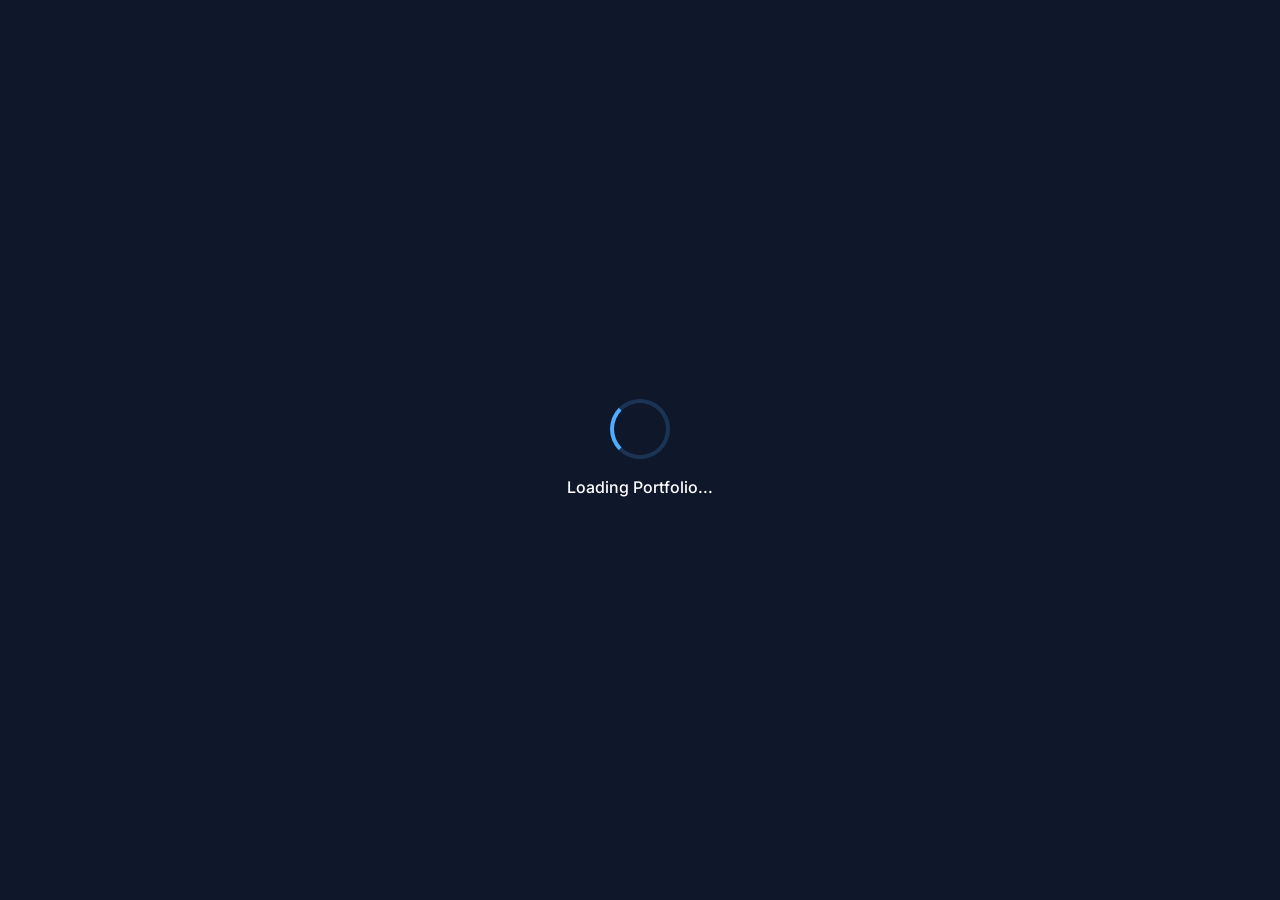
==== commit 9f028a1c: "Implement feature X to enhance user experience and fix bug Y in module Z" ====
--- a/index.html
+++ b/index.html
@@ -4,18 +4,44 @@
 <head>
     <meta charset="UTF-8">
     <meta name="viewport" content="width=device-width, initial-scale=1.0">
-    <title>Ahmed | AI & Software Engineer</title>
+    <title>Ahmed Ziada | AI & Software Engineer</title>
     <link href="https://cdnjs.cloudflare.com/ajax/libs/font-awesome/6.4.0/css/all.min.css" rel="stylesheet">
+    <link rel="preconnect" href="https://fonts.googleapis.com">
+    <link rel="preconnect" href="https://fonts.gstatic.com" crossorigin>
+    <link href="https://fonts.googleapis.com/css2?family=Inter:wght@300;400;500;600;700;800&display=swap"
+        rel="stylesheet">
     <style>
         :root {
-            --primary-gradient: linear-gradient(135deg, #667eea 0%, #764ba2 100%);
-            --secondary-gradient: linear-gradient(135deg, #4facfe 0%, #00f2fe 100%);
-            --accent-gradient: linear-gradient(135deg, #43e97b 0%, #38f9d7 100%);
-            --dark-bg: #1a1a2e;
-            --darker-bg: #16213e;
-            --text-light: #e94560;
-            --glass-bg: rgba(255, 255, 255, 0.1);
-            --glass-border: rgba(255, 255, 255, 0.2);
+            --primary: #2563eb;
+            --primary-dark: #1d4ed8;
+            --secondary: #64748b;
+            --accent: #06b6d4;
+            --success: #10b981;
+            --warning: #f59e0b;
+            --error: #ef4444;
+            --dark: #0f172a;
+            --dark-light: #1e293b;
+            --gray-50: #f8fafc;
+            --gray-100: #f1f5f9;
+            --gray-200: #e2e8f0;
+            --gray-300: #cbd5e1;
+            --gray-400: #94a3b8;
+            --gray-500: #64748b;
+            --gray-600: #475569;
+            --gray-700: #334155;
+            --gray-800: #1e293b;
+            --gray-900: #0f172a;
+            --white: #ffffff;
+            --gradient-primary: linear-gradient(135deg, #667eea 0%, #764ba2 100%);
+            --gradient-secondary: linear-gradient(135deg, #4facfe 0%, #00f2fe 100%);
+            --gradient-accent: linear-gradient(135deg, #fa709a 0%, #fee140 100%);
+            --gradient-dark: linear-gradient(135deg, #2d3748 0%, #1a202c 100%);
+            --shadow-sm: 0 1px 2px 0 rgb(0 0 0 / 0.05);
+            --shadow: 0 1px 3px 0 rgb(0 0 0 / 0.1), 0 1px 2px -1px rgb(0 0 0 / 0.1);
+            --shadow-md: 0 4px 6px -1px rgb(0 0 0 / 0.1), 0 2px 4px -2px rgb(0 0 0 / 0.1);
+            --shadow-lg: 0 10px 15px -3px rgb(0 0 0 / 0.1), 0 4px 6px -4px rgb(0 0 0 / 0.1);
+            --shadow-xl: 0 20px 25px -5px rgb(0 0 0 / 0.1), 0 8px 10px -6px rgb(0 0 0 / 0.1);
+            --shadow-2xl: 0 25px 50px -12px rgb(0 0 0 / 0.25);
         }
 
         * {
@@ -27,8 +53,9 @@
         body {
             font-family: 'Inter', -apple-system, BlinkMacSystemFont, sans-serif;
             line-height: 1.6;
-            color: #333;
+            color: var(--gray-900);
             overflow-x: hidden;
+            background: var(--white);
         }
 
         /* Navigation */
@@ -36,11 +63,16 @@
             position: fixed;
             top: 0;
             width: 100%;
-            background: rgba(26, 26, 46, 0.95);
-            backdrop-filter: blur(10px);
+            background: rgba(255, 255, 255, 0.95);
+            backdrop-filter: blur(20px);
+            border-bottom: 1px solid var(--gray-200);
             z-index: 1000;
-            padding: 1rem 0;
             transition: all 0.3s ease;
+        }
+
+        .navbar.scrolled {
+            background: rgba(255, 255, 255, 0.98);
+            box-shadow: var(--shadow-lg);
         }
 
         .nav-container {
@@ -49,13 +81,13 @@
             display: flex;
             justify-content: space-between;
             align-items: center;
-            padding: 0 2rem;
+            padding: 1rem 2rem;
         }
 
         .logo {
-            font-size: 1.8rem;
-            font-weight: bold;
-            background: var(--secondary-gradient);
+            font-size: 1.5rem;
+            font-weight: 800;
+            background: var(--gradient-primary);
             -webkit-background-clip: text;
             -webkit-text-fill-color: transparent;
             background-clip: text;
@@ -68,26 +100,31 @@
         }
 
         .nav-links a {
-            color: white;
+            color: var(--gray-700);
             text-decoration: none;
+            font-weight: 500;
             transition: all 0.3s ease;
             padding: 0.5rem 1rem;
-            border-radius: 25px;
+            border-radius: 8px;
+            position: relative;
         }
 
         .nav-links a:hover {
-            background: var(--glass-bg);
-            transform: translateY(-2px);
+            color: var(--primary);
+            background: var(--gray-50);
+        }
+
+        .nav-links a.active {
+            color: var(--primary);
+            background: var(--gray-100);
         }
 
         /* Hero Section */
         .hero {
-            height: 100vh;
-            background: var(--primary-gradient);
-            display: flex;
-            align-items: center;
-            justify-content: center;
-            text-align: center;
+            min-height: 100vh;
+            display: flex;
+            align-items: center;
+            background: var(--gradient-primary);
             color: white;
             position: relative;
             overflow: hidden;
@@ -100,508 +137,700 @@
             left: 0;
             right: 0;
             bottom: 0;
-            background: url('data:image/svg+xml,<svg xmlns="http://www.w3.org/2000/svg" viewBox="0 0 100 100"><defs><pattern id="grain" width="100" height="100" patternUnits="userSpaceOnUse"><circle cx="50" cy="50" r="1" fill="rgba(255,255,255,0.1)"/></pattern></defs><rect width="100" height="100" fill="url(%23grain)"/></svg>');
-            opacity: 0.3;
-        }
-
-        .hero-content {
-            position: relative;
-            z-index: 2;
-            max-width: 800px;
-            padding: 0 2rem;
-        }
-
-        .hero h1 {
-            font-size: 4rem;
-            margin-bottom: 1rem;
-            animation: fadeInUp 1s ease-out;
-        }
-
-        .hero .subtitle {
-            font-size: 1.5rem;
-            margin-bottom: 2rem;
-            animation: fadeInUp 1s ease-out 0.2s both;
-            opacity: 0.9;
-        }
-
-        .hero .description {
-            font-size: 1.1rem;
-            margin-bottom: 3rem;
-            animation: fadeInUp 1s ease-out 0.4s both;
-            opacity: 0.8;
-        }
-
-        .cta-buttons {
-            animation: fadeInUp 1s ease-out 0.6s both;
-        }
-
-        .cta-btn {
-            display: inline-block;
-            padding: 1rem 2rem;
-            margin: 0.5rem;
-            background: var(--glass-bg);
-            color: white;
-            text-decoration: none;
-            border-radius: 50px;
-            border: 2px solid var(--glass-border);
-            backdrop-filter: blur(10px);
-            transition: all 0.3s ease;
-            font-weight: 600;
-        }
-
-        .cta-btn:hover {
-            transform: translateY(-3px);
-            box-shadow: 0 10px 30px rgba(0, 0, 0, 0.3);
-            background: rgba(255, 255, 255, 0.2);
-        }
-
-        .cta-btn.primary {
-            background: var(--secondary-gradient);
-            border: none;
-        }
-
-        /* Journey Section */
-        .journey-section {
-            padding: 100px 0;
-            background: var(--dark-bg);
-            color: white;
-        }
-
-        .section-title {
-            text-align: center;
-            font-size: 3rem;
-            margin-bottom: 2rem;
-            background: var(--secondary-gradient);
-            -webkit-background-clip: text;
-            -webkit-text-fill-color: transparent;
-            background-clip: text;
-        }
-
-        .section-subtitle {
-            text-align: center;
-            font-size: 1.2rem;
-            margin-bottom: 4rem;
-            opacity: 0.8;
-            max-width: 600px;
-            margin-left: auto;
-            margin-right: auto;
-        }
-
-        .timeline {
-            max-width: 1000px;
-            margin: 0 auto;
-            padding: 0 2rem;
-            position: relative;
-        }
-
-        .timeline::before {
-            content: '';
-            position: absolute;
-            left: 50%;
-            transform: translateX(-50%);
-            width: 4px;
-            height: 100%;
-            background: var(--secondary-gradient);
-            border-radius: 2px;
-        }
-
-        .timeline-item {
-            display: flex;
-            justify-content: space-between;
-            align-items: center;
-            margin: 80px 0;
-            opacity: 0;
-            transform: translateY(50px);
-            transition: all 0.8s cubic-bezier(0.25, 0.46, 0.45, 0.94);
-        }
-
-        .timeline-item.visible {
-            opacity: 1;
-            transform: translateY(0);
-        }
-
-        .timeline-item:nth-child(even) {
-            flex-direction: row-reverse;
-        }
-
-        .timeline-content {
-            background: var(--glass-bg);
-            backdrop-filter: blur(20px);
-            border: 1px solid var(--glass-border);
-            padding: 2.5rem;
-            border-radius: 20px;
-            width: 45%;
-            position: relative;
-            transition: all 0.3s ease;
-        }
-
-        .timeline-content:hover {
-            transform: translateY(-10px);
-            box-shadow: 0 25px 50px rgba(0, 0, 0, 0.3);
-        }
-
-        .timeline-year {
-            position: absolute;
-            top: -15px;
-            left: 30px;
-            background: var(--secondary-gradient);
-            color: white;
-            padding: 8px 20px;
-            border-radius: 20px;
-            font-weight: bold;
-            font-size: 0.9rem;
-        }
-
-        .timeline-icon {
-            position: absolute;
-            left: 50%;
-            transform: translateX(-50%);
-            width: 80px;
-            height: 80px;
-            background: var(--secondary-gradient);
-            border-radius: 50%;
-            display: flex;
-            align-items: center;
-            justify-content: center;
-            font-size: 2rem;
-            color: white;
-            box-shadow: 0 10px 30px rgba(0, 0, 0, 0.3);
-            z-index: 2;
-            animation: pulse 2s infinite;
-        }
-
-        .role-title {
-            font-size: 1.4rem;
-            font-weight: bold;
-            margin-bottom: 0.5rem;
-            color: #4facfe;
-        }
-
-        .company {
-            font-size: 1.1rem;
-            font-weight: 600;
-            margin-bottom: 0.5rem;
-            color: white;
-        }
-
-        .period {
-            color: #888;
-            margin-bottom: 1rem;
-            font-style: italic;
-        }
-
-        .achievements {
-            list-style: none;
-            margin-top: 1rem;
-        }
-
-        .achievements li {
-            margin: 0.5rem 0;
-            padding-left: 1.5rem;
-            position: relative;
-        }
-
-        .achievements li::before {
-            content: '▶';
-            position: absolute;
-            left: 0;
-            color: #4facfe;
-        }
-
-        /* Skills Section */
-        .skills-section {
-            padding: 100px 0;
-            background: linear-gradient(135deg, #f5f7fa 0%, #c3cfe2 100%);
-        }
-
-        .skills-grid {
-            display: grid;
-            grid-template-columns: repeat(auto-fit, minmax(300px, 1fr));
-            gap: 2rem;
+            background: linear-gradient(45deg, transparent 0%, rgba(255, 255, 255, 0.1) 50%, transparent 100%);
+            animation: shimmer 3s ease-in-out infinite;
+        }
+
+        @keyframes shimmer {
+
+            0%,
+            100% {
+                transform: translateX(-100%);
+            }
+
+            50% {
+                transform: translateX(100%);
+            }
+        }
+
+        .hero-container {
             max-width: 1200px;
             margin: 0 auto;
             padding: 0 2rem;
-        }
-
-        .skill-card {
+            display: grid;
+            grid-template-columns: 1fr 1fr;
+            gap: 4rem;
+            align-items: center;
+            position: relative;
+            z-index: 2;
+        }
+
+        .hero-content h1 {
+            font-size: 3.5rem;
+            font-weight: 800;
+            margin-bottom: 1rem;
+            line-height: 1.1;
+        }
+
+        .hero-tagline {
+            font-size: 1.3rem;
+            margin-bottom: 1.5rem;
+            opacity: 0.9;
+            font-weight: 400;
+        }
+
+        .hero-description {
+            font-size: 1.1rem;
+            margin-bottom: 2.5rem;
+            opacity: 0.8;
+            line-height: 1.7;
+        }
+
+        .hero-stats {
+            display: flex;
+            gap: 2rem;
+            margin-bottom: 2.5rem;
+        }
+
+        .hero-stat {
+            text-align: center;
+        }
+
+        .hero-stat-number {
+            font-size: 2rem;
+            font-weight: 800;
+            display: block;
+        }
+
+        .hero-stat-label {
+            font-size: 0.9rem;
+            opacity: 0.7;
+        }
+
+        .hero-buttons {
+            display: flex;
+            gap: 1rem;
+            flex-wrap: wrap;
+        }
+
+        .btn {
+            padding: 0.875rem 2rem;
+            border-radius: 12px;
+            text-decoration: none;
+            font-weight: 600;
+            transition: all 0.3s ease;
+            display: inline-flex;
+            align-items: center;
+            gap: 0.5rem;
+            border: none;
+            cursor: pointer;
+            font-size: 1rem;
+        }
+
+        .btn-primary {
+            background: rgba(255, 255, 255, 0.2);
+            color: white;
+            border: 2px solid rgba(255, 255, 255, 0.3);
+            backdrop-filter: blur(10px);
+        }
+
+        .btn-primary:hover {
+            background: rgba(255, 255, 255, 0.3);
+            transform: translateY(-2px);
+            box-shadow: 0 10px 25px rgba(0, 0, 0, 0.2);
+        }
+
+        .btn-secondary {
             background: white;
-            padding: 2.5rem;
-            border-radius: 20px;
-            box-shadow: 0 15px 35px rgba(0, 0, 0, 0.1);
-            transition: all 0.3s ease;
+            color: var(--primary);
+        }
+
+        .btn-secondary:hover {
+            transform: translateY(-2px);
+            box-shadow: 0 10px 25px rgba(0, 0, 0, 0.15);
+        }
+
+        .hero-image {
+            display: flex;
+            justify-content: center;
+            align-items: center;
+        }
+
+        .profile-container {
+            width: 400px;
+            height: 400px;
+            background: rgba(255, 255, 255, 0.15);
+            border-radius: 50%;
+            display: flex;
+            align-items: center;
+            justify-content: center;
+            border: 4px solid rgba(255, 255, 255, 0.3);
+            backdrop-filter: blur(20px);
             position: relative;
             overflow: hidden;
         }
 
-        .skill-card::before {
+        .profile-placeholder {
+            font-size: 10rem;
+            opacity: 0.8;
+        }
+
+        .floating-elements {
+            position: absolute;
+            width: 100%;
+            height: 100%;
+        }
+
+        .floating-element {
+            position: absolute;
+            color: rgba(255, 255, 255, 0.3);
+            animation: float 6s ease-in-out infinite;
+        }
+
+        .floating-element:nth-child(1) {
+            top: 10%;
+            left: 10%;
+            animation-delay: 0s;
+        }
+
+        .floating-element:nth-child(2) {
+            top: 20%;
+            right: 15%;
+            animation-delay: 1s;
+        }
+
+        .floating-element:nth-child(3) {
+            bottom: 30%;
+            left: 20%;
+            animation-delay: 2s;
+        }
+
+        .floating-element:nth-child(4) {
+            bottom: 20%;
+            right: 10%;
+            animation-delay: 3s;
+        }
+
+        @keyframes float {
+
+            0%,
+            100% {
+                transform: translateY(0px);
+            }
+
+            33% {
+                transform: translateY(-20px);
+            }
+
+            66% {
+                transform: translateY(10px);
+            }
+        }
+
+        /* Journey Section */
+        .journey-section {
+            padding: 120px 0;
+            background: var(--gray-50);
+        }
+
+        .section-header {
+            text-align: center;
+            max-width: 800px;
+            margin: 0 auto 5rem auto;
+            padding: 0 2rem;
+        }
+
+        .section-title {
+            font-size: 3rem;
+            font-weight: 800;
+            color: var(--gray-900);
+            margin-bottom: 1rem;
+        }
+
+        .section-subtitle {
+            font-size: 1.2rem;
+            color: var(--gray-600);
+            font-weight: 400;
+        }
+
+        .journey-grid {
+            max-width: 1400px;
+            margin: 0 auto;
+            padding: 0 2rem;
+            display: grid;
+            grid-template-columns: repeat(auto-fit, minmax(380px, 1fr));
+            gap: 2rem;
+        }
+
+        .journey-card {
+            background: white;
+            border-radius: 24px;
+            padding: 0;
+            box-shadow: var(--shadow-lg);
+            transition: all 0.4s cubic-bezier(0.25, 0.46, 0.45, 0.94);
+            position: relative;
+            overflow: hidden;
+            cursor: pointer;
+            border: 1px solid var(--gray-200);
+        }
+
+        .journey-card:hover {
+            transform: translateY(-12px) scale(1.02);
+            box-shadow: var(--shadow-2xl);
+        }
+
+        .journey-card::before {
             content: '';
             position: absolute;
             top: 0;
             left: 0;
             right: 0;
-            height: 5px;
-            background: var(--secondary-gradient);
-        }
-
-        .skill-card:hover {
-            transform: translateY(-10px);
-            box-shadow: 0 25px 50px rgba(0, 0, 0, 0.2);
-        }
-
-        .skill-icon {
+            height: 6px;
+            background: var(--gradient-secondary);
+        }
+
+        .journey-card-header {
+            padding: 2rem 2rem 1rem 2rem;
+            background: linear-gradient(135deg, var(--gray-50) 0%, var(--white) 100%);
+        }
+
+        .journey-period {
+            font-size: 0.875rem;
+            font-weight: 600;
+            color: var(--accent);
+            text-transform: uppercase;
+            letter-spacing: 0.5px;
+            margin-bottom: 0.5rem;
+        }
+
+        .journey-title {
+            font-size: 1.5rem;
+            font-weight: 700;
+            color: var(--gray-900);
+            margin-bottom: 0.5rem;
+        }
+
+        .journey-company {
+            font-size: 1rem;
+            color: var(--gray-600);
+            font-weight: 500;
+        }
+
+        .journey-card-body {
+            padding: 0 2rem 2rem 2rem;
+        }
+
+        .journey-tagline {
+            font-size: 1rem;
+            color: var(--primary);
+            font-weight: 600;
+            margin-bottom: 1rem;
+            font-style: italic;
+        }
+
+        .journey-description {
+            color: var(--gray-700);
+            line-height: 1.6;
+            margin-bottom: 1.5rem;
+        }
+
+        .journey-highlights {
+            display: flex;
+            flex-wrap: wrap;
+            gap: 0.5rem;
+            margin-bottom: 1.5rem;
+        }
+
+        .highlight-tag {
+            background: var(--gray-100);
+            color: var(--gray-700);
+            padding: 0.4rem 0.8rem;
+            border-radius: 20px;
+            font-size: 0.85rem;
+            font-weight: 500;
+        }
+
+        .journey-cta {
+            display: flex;
+            align-items: center;
+            justify-content: space-between;
+            color: var(--primary);
+            font-weight: 600;
+            font-size: 0.95rem;
+        }
+
+        .journey-icon {
             font-size: 3rem;
-            margin-bottom: 1rem;
-            background: var(--secondary-gradient);
+            background: var(--gradient-secondary);
             -webkit-background-clip: text;
             -webkit-text-fill-color: transparent;
             background-clip: text;
-        }
-
-        .skill-title {
-            font-size: 1.5rem;
-            font-weight: bold;
+            position: absolute;
+            top: 1.5rem;
+            right: 2rem;
+            opacity: 0.7;
+        }
+
+        /* Skills Section */
+        .skills-section {
+            padding: 120px 0;
+            background: var(--dark);
+            color: white;
+        }
+
+        .skills-container {
+            max-width: 1200px;
+            margin: 0 auto;
+            padding: 0 2rem;
+        }
+
+        .skills-grid {
+            display: grid;
+            grid-template-columns: repeat(auto-fit, minmax(300px, 1fr));
+            gap: 2rem;
+            margin-top: 4rem;
+        }
+
+        .skill-category {
+            background: rgba(255, 255, 255, 0.05);
+            backdrop-filter: blur(20px);
+            border: 1px solid rgba(255, 255, 255, 0.1);
+            border-radius: 20px;
+            padding: 2.5rem;
+            transition: all 0.3s ease;
+        }
+
+        .skill-category:hover {
+            background: rgba(255, 255, 255, 0.08);
+            transform: translateY(-8px);
+        }
+
+        .skill-category-icon {
+            font-size: 2.5rem;
+            margin-bottom: 1.5rem;
+            background: var(--gradient-secondary);
+            -webkit-background-clip: text;
+            -webkit-text-fill-color: transparent;
+            background-clip: text;
+        }
+
+        .skill-category-title {
+            font-size: 1.4rem;
+            font-weight: 700;
             margin-bottom: 1rem;
-            color: #333;
         }
 
         .skill-list {
             list-style: none;
         }
 
-        .skill-list li {
-            margin: 0.5rem 0;
-            padding: 0.5rem 0;
-            border-bottom: 1px solid #eee;
+        .skill-item {
             display: flex;
             justify-content: space-between;
             align-items: center;
+            padding: 0.75rem 0;
+            border-bottom: 1px solid rgba(255, 255, 255, 0.1);
+        }
+
+        .skill-name {
+            font-weight: 500;
         }
 
         .skill-level {
-            width: 100px;
-            height: 8px;
-            background: #eee;
-            border-radius: 4px;
-            overflow: hidden;
-        }
-
-        .skill-progress {
-            height: 100%;
-            background: var(--secondary-gradient);
-            border-radius: 4px;
-            transition: width 2s ease-out;
+            display: flex;
+            align-items: center;
+            gap: 0.5rem;
+        }
+
+        .skill-stars {
+            display: flex;
+            gap: 2px;
+        }
+
+        .star {
+            width: 12px;
+            height: 12px;
+            background: var(--gray-600);
+            clip-path: polygon(50% 0%, 61% 35%, 98% 35%, 68% 57%, 79% 91%, 50% 70%, 21% 91%, 32% 57%, 2% 35%, 39% 35%);
+            transition: background 0.3s ease;
+        }
+
+        .star.filled {
+            background: var(--accent);
         }
 
         /* Projects Section */
         .projects-section {
-            padding: 100px 0;
-            background: var(--dark-bg);
-            color: white;
+            padding: 120px 0;
+            background: var(--gray-100);
         }
 
         .projects-grid {
+            max-width: 1200px;
+            margin: 0 auto;
+            padding: 0 2rem;
             display: grid;
             grid-template-columns: repeat(auto-fit, minmax(350px, 1fr));
             gap: 2rem;
-            max-width: 1200px;
+            margin-top: 4rem;
+        }
+
+        .project-card {
+            background: white;
+            border-radius: 20px;
+            overflow: hidden;
+            box-shadow: var(--shadow-lg);
+            transition: all 0.3s ease;
+            border: 1px solid var(--gray-200);
+        }
+
+        .project-card:hover {
+            transform: translateY(-8px);
+            box-shadow: var(--shadow-2xl);
+        }
+
+        .project-image {
+            height: 200px;
+            background: var(--gradient-primary);
+            display: flex;
+            align-items: center;
+            justify-content: center;
+            font-size: 4rem;
+            color: white;
+            position: relative;
+        }
+
+        .project-content {
+            padding: 2rem;
+        }
+
+        .project-category {
+            font-size: 0.8rem;
+            font-weight: 600;
+            text-transform: uppercase;
+            letter-spacing: 0.5px;
+            color: var(--accent);
+            margin-bottom: 0.5rem;
+        }
+
+        .project-title {
+            font-size: 1.3rem;
+            font-weight: 700;
+            margin-bottom: 1rem;
+            color: var(--gray-900);
+        }
+
+        .project-description {
+            color: var(--gray-600);
+            margin-bottom: 1.5rem;
+            line-height: 1.6;
+        }
+
+        .project-tech {
+            display: flex;
+            flex-wrap: wrap;
+            gap: 0.5rem;
+        }
+
+        .tech-tag {
+            background: var(--gray-100);
+            color: var(--gray-700);
+            padding: 0.3rem 0.75rem;
+            border-radius: 12px;
+            font-size: 0.8rem;
+            font-weight: 500;
+        }
+
+        /* Contact Section */
+        .contact-section {
+            padding: 120px 0;
+            background: var(--gray-900);
+            color: white;
+        }
+
+        .contact-container {
+            max-width: 1000px;
             margin: 0 auto;
             padding: 0 2rem;
-        }
-
-        .project-card {
-            background: var(--glass-bg);
+            text-align: center;
+        }
+
+        .contact-grid {
+            display: grid;
+            grid-template-columns: repeat(auto-fit, minmax(200px, 1fr));
+            gap: 1.5rem;
+            margin-top: 3rem;
+        }
+
+        .contact-card {
+            background: rgba(255, 255, 255, 0.05);
+            border: 1px solid rgba(255, 255, 255, 0.1);
+            border-radius: 16px;
+            padding: 2rem;
+            text-decoration: none;
+            color: white;
+            transition: all 0.3s ease;
             backdrop-filter: blur(20px);
-            border: 1px solid var(--glass-border);
-            border-radius: 20px;
-            padding: 2rem;
-            transition: all 0.3s ease;
-            position: relative;
-            overflow: hidden;
-        }
-
-        .project-card::before {
-            content: '';
-            position: absolute;
-            top: 0;
-            left: 0;
-            right: 0;
-            bottom: 0;
-            background: var(--secondary-gradient);
-            opacity: 0;
-            transition: opacity 0.3s ease;
-        }
-
-        .project-card:hover::before {
-            opacity: 0.1;
-        }
-
-        .project-card:hover {
-            transform: translateY(-10px);
-            box-shadow: 0 25px 50px rgba(0, 0, 0, 0.3);
-        }
-
-        .project-header {
-            display: flex;
-            align-items: center;
+        }
+
+        .contact-card:hover {
+            background: rgba(255, 255, 255, 0.1);
+            transform: translateY(-5px);
+        }
+
+        .contact-icon {
+            font-size: 2rem;
             margin-bottom: 1rem;
-        }
-
-        .project-icon {
-            font-size: 2rem;
-            margin-right: 1rem;
-            background: var(--secondary-gradient);
+            background: var(--gradient-secondary);
             -webkit-background-clip: text;
             -webkit-text-fill-color: transparent;
             background-clip: text;
         }
 
-        .project-title {
+        .contact-title {
+            font-size: 1.1rem;
+            font-weight: 600;
+            margin-bottom: 0.5rem;
+        }
+
+        .contact-detail {
+            font-size: 0.9rem;
+            opacity: 0.8;
+        }
+
+        /* Modal for Journey Details */
+        .modal {
+            display: none;
+            position: fixed;
+            top: 0;
+            left: 0;
+            width: 100%;
+            height: 100%;
+            background: rgba(0, 0, 0, 0.8);
+            z-index: 2000;
+            backdrop-filter: blur(5px);
+        }
+
+        .modal.active {
+            display: flex;
+            align-items: center;
+            justify-content: center;
+            animation: fadeIn 0.3s ease;
+        }
+
+        .modal-content {
+            background: white;
+            border-radius: 20px;
+            max-width: 800px;
+            max-height: 90vh;
+            overflow-y: auto;
+            margin: 2rem;
+            position: relative;
+            animation: slideUp 0.3s ease;
+        }
+
+        .modal-header {
+            background: var(--gradient-primary);
+            color: white;
+            padding: 2rem;
+            text-align: center;
+            position: relative;
+        }
+
+        .modal-close {
+            position: absolute;
+            top: 1rem;
+            right: 1rem;
+            background: none;
+            border: none;
+            color: white;
+            font-size: 1.5rem;
+            cursor: pointer;
+            width: 40px;
+            height: 40px;
+            border-radius: 50%;
+            display: flex;
+            align-items: center;
+            justify-content: center;
+            transition: background 0.3s ease;
+        }
+
+        .modal-close:hover {
+            background: rgba(255, 255, 255, 0.2);
+        }
+
+        .modal-body {
+            padding: 2rem;
+        }
+
+        .modal-section {
+            margin-bottom: 2rem;
+        }
+
+        .modal-section h3 {
+            color: var(--gray-900);
             font-size: 1.3rem;
-            font-weight: bold;
-        }
-
-        .tech-stack {
-            display: flex;
-            flex-wrap: wrap;
-            gap: 0.5rem;
-            margin-top: 1rem;
-        }
-
-        .tech-tag {
-            background: var(--secondary-gradient);
-            color: white;
-            padding: 0.3rem 0.8rem;
-            border-radius: 15px;
-            font-size: 0.8rem;
-            font-weight: 500;
-        }
-
-        /* About Section */
-        .about-section {
-            padding: 100px 0;
-            background: linear-gradient(135deg, #f093fb 0%, #f5576c 100%);
-            color: white;
-        }
-
-        .about-content {
-            max-width: 1000px;
-            margin: 0 auto;
-            padding: 0 2rem;
-            display: grid;
-            grid-template-columns: 1fr 2fr;
-            gap: 4rem;
-            align-items: center;
-        }
-
-        .about-image {
-            width: 300px;
-            height: 300px;
-            background: var(--glass-bg);
-            border-radius: 50%;
-            display: flex;
-            align-items: center;
-            justify-content: center;
-            font-size: 8rem;
-            margin: 0 auto;
-            border: 5px solid rgba(255, 255, 255, 0.3);
-            backdrop-filter: blur(10px);
-        }
-
-        .about-text h2 {
-            font-size: 2.5rem;
-            margin-bottom: 1.5rem;
-        }
-
-        .about-text p {
-            font-size: 1.1rem;
-            margin-bottom: 1.5rem;
-            opacity: 0.9;
-        }
-
-        /* Stats Section */
-        .stats-section {
-            padding: 80px 0;
-            background: var(--darker-bg);
-            color: white;
-        }
-
-        .stats-grid {
-            display: grid;
-            grid-template-columns: repeat(auto-fit, minmax(200px, 1fr));
-            gap: 2rem;
-            max-width: 1000px;
-            margin: 0 auto;
-            padding: 0 2rem;
-        }
-
-        .stat-card {
-            text-align: center;
-            padding: 2rem;
-            background: var(--glass-bg);
-            border-radius: 15px;
-            border: 1px solid var(--glass-border);
-            backdrop-filter: blur(10px);
-        }
-
-        .stat-number {
-            font-size: 3rem;
-            font-weight: bold;
-            background: var(--secondary-gradient);
-            -webkit-background-clip: text;
-            -webkit-text-fill-color: transparent;
-            background-clip: text;
-            display: block;
-        }
-
-        .stat-label {
-            font-size: 1.1rem;
-            opacity: 0.8;
-            margin-top: 0.5rem;
-        }
-
-        /* Contact Section */
-        .contact-section {
-            padding: 100px 0;
-            background: var(--primary-gradient);
-            color: white;
-            text-align: center;
-        }
-
-        .contact-content {
-            max-width: 800px;
-            margin: 0 auto;
-            padding: 0 2rem;
-        }
-
-        .contact-grid {
-            display: grid;
-            grid-template-columns: repeat(auto-fit, minmax(200px, 1fr));
-            gap: 2rem;
-            margin-top: 3rem;
-        }
-
-        .contact-card {
-            background: var(--glass-bg);
-            padding: 2rem;
-            border-radius: 15px;
-            border: 1px solid var(--glass-border);
-            backdrop-filter: blur(10px);
-            transition: all 0.3s ease;
-            text-decoration: none;
-            color: white;
-        }
-
-        .contact-card:hover {
-            transform: translateY(-5px);
-            background: rgba(255, 255, 255, 0.2);
-        }
-
-        .contact-icon {
-            font-size: 2.5rem;
+            font-weight: 700;
             margin-bottom: 1rem;
+            border-bottom: 2px solid var(--gray-200);
+            padding-bottom: 0.5rem;
+        }
+
+        .achievement-list {
+            list-style: none;
+        }
+
+        .achievement-item {
+            display: flex;
+            align-items: flex-start;
+            gap: 0.75rem;
+            margin-bottom: 1rem;
+            padding: 1rem;
+            background: var(--gray-50);
+            border-radius: 12px;
+            border-left: 4px solid var(--primary);
+        }
+
+        .achievement-icon {
+            color: var(--primary);
+            font-size: 1.2rem;
+            margin-top: 0.2rem;
+        }
+
+        .achievement-content h4 {
+            font-weight: 600;
+            color: var(--gray-900);
+            margin-bottom: 0.25rem;
+        }
+
+        .achievement-content p {
+            color: var(--gray-600);
+            font-size: 0.9rem;
         }
 
         /* Animations */
+        @keyframes fadeIn {
+            from {
+                opacity: 0;
+            }
+
+            to {
+                opacity: 1;
+            }
+        }
+
+        @keyframes slideUp {
+            from {
+                opacity: 0;
+                transform: translateY(50px);
+            }
+
+            to {
+                opacity: 1;
+                transform: translateY(0);
+            }
+        }
+
         @keyframes fadeInUp {
             from {
                 opacity: 0;
@@ -614,107 +843,59 @@
             }
         }
 
-        @keyframes pulse {
-
-            0%,
-            100% {
-                transform: translateX(-50%) scale(1);
-            }
-
-            50% {
-                transform: translateX(-50%) scale(1.05);
-            }
-        }
-
-        @keyframes float {
-
-            0%,
-            100% {
-                transform: translateY(0px);
-            }
-
-            50% {
-                transform: translateY(-20px);
-            }
-        }
-
-        .floating {
-            animation: float 6s ease-in-out infinite;
-        }
-
-        /* Mobile Responsiveness */
+        /* Responsive Design */
         @media (max-width: 768px) {
             .nav-links {
                 display: none;
             }
 
-            .hero h1 {
-                font-size: 2.5rem;
-            }
-
-            .hero .subtitle {
-                font-size: 1.2rem;
-            }
-
-            .timeline::before {
-                left: 30px;
-            }
-
-            .timeline-item {
-                flex-direction: column !important;
-                margin-left: 60px;
-            }
-
-            .timeline-content {
-                width: 90%;
-            }
-
-            .timeline-icon {
-                left: 30px;
-            }
-
-            .about-content {
+            .hero-container {
                 grid-template-columns: 1fr;
                 text-align: center;
-            }
-
-            .about-image {
-                width: 200px;
-                height: 200px;
-                font-size: 5rem;
+                gap: 2rem;
+            }
+
+            .hero-content h1 {
+                font-size: 2.5rem;
+            }
+
+            .hero-stats {
+                justify-content: center;
+            }
+
+            .profile-container {
+                width: 280px;
+                height: 280px;
+            }
+
+            .profile-placeholder {
+                font-size: 6rem;
             }
 
             .section-title {
                 font-size: 2rem;
             }
-        }
-
-        /* Scroll Progress Bar */
-        .progress-bar {
-            position: fixed;
-            top: 0;
-            left: 0;
-            width: 0%;
-            height: 4px;
-            background: var(--secondary-gradient);
-            z-index: 1001;
-            transition: width 0.1s ease;
-        }
-
-        /* Smooth scroll behavior */
-        html {
-            scroll-behavior: smooth;
-        }
-
-        /* Loading animation */
+
+            .journey-grid {
+                grid-template-columns: 1fr;
+            }
+
+            .modal-content {
+                margin: 1rem;
+                max-height: 95vh;
+            }
+        }
+
+        /* Loading screen */
         .loading {
             position: fixed;
             top: 0;
             left: 0;
             width: 100%;
             height: 100%;
-            background: var(--dark-bg);
-            display: flex;
+            background: var(--dark);
+            display: flex;
+            flex-direction: column;
             align-items: center;
             justify-content: center;
             z-index: 9999;
@@ -729,10 +910,16 @@
         .loader {
             width: 60px;
             height: 60px;
-            border: 4px solid rgba(79, 172, 254, 0.3);
+            border: 4px solid rgba(79, 172, 254, 0.2);
             border-left: 4px solid #4facfe;
             border-radius: 50%;
             animation: spin 1s linear infinite;
+            margin-bottom: 1rem;
+        }
+
+        .loading-text {
+            color: white;
+            font-weight: 500;
         }
 
         @keyframes spin {
@@ -743,6 +930,18 @@
             100% {
                 transform: rotate(360deg);
             }
+        }
+
+        /* Progress bar */
+        .progress-bar {
+            position: fixed;
+            top: 0;
+            left: 0;
+            width: 0%;
+            height: 3px;
+            background: var(--gradient-secondary);
+            z-index: 1001;
+            transition: width 0.1s ease;
         }
     </style>
 </head>
@@ -751,776 +950,69 @@
     <!-- Loading Screen -->
     <div class="loading" id="loading">
         <div class="loader"></div>
+        <div class="loading-text">Loading Portfolio...</div>
     </div>
 
     <!-- Progress Bar -->
     <div class="progress-bar" id="progress-bar"></div>
 
     <!-- Navigation -->
-    <nav class="navbar">
+    <nav class="navbar" id="navbar">
         <div class="nav-container">
-            <div class="logo">Ahmed</div>
+            <div class="logo">Ahmed Ziada</div>
             <ul class="nav-links">
-                <li><a href="#home">Home</a></li>
-                <li><a href="#journey">Journey</a></li>
-                <li><a href="#skills">Skills</a></li>
-                <li><a href="#projects">Projects</a></li>
-                <li><a href="#contact">Contact</a></li>
+                <li><a href="#home" class="nav-link">Home</a></li>
+                <li><a href="#journey" class="nav-link">Journey</a></li>
+                <li><a href="#skills" class="nav-link">Skills</a></li>
+                <li><a href="#projects" class="nav-link">Projects</a></li>
+                <li><a href="#contact" class="nav-link">Contact</a></li>
             </ul>
         </div>
     </nav>
 
     <!-- Hero Section -->
     <section id="home" class="hero">
-        <div class="hero-content">
-            <h1>AI & Software Engineer</h1>
-            <p class="subtitle">Bridging Healthcare Technology with Artificial Intelligence</p>
-            <p class="description">
-                From biomedical engineering to AI mastery, I bring a unique perspective to software development,
-                combining deep domain knowledge with cutting-edge technology to solve complex problems.
-            </p>
-            <div class="cta-buttons">
-                <a href="#journey" class="cta-btn primary">Explore My Journey</a>
-                <a href="#contact" class="cta-btn">Get In Touch</a>
-            </div>
+        <div class="floating-elements">
+            <div class="floating-element"><i class="fas fa-robot"></i></div>
+            <div class="floating-element"><i class="fas fa-code"></i></div>
+            <div class="floating-element"><i class="fas fa-brain"></i></div>
+            <div class="floating-element"><i class="fas fa-chart-line"></i></div>
         </div>
-    </section>
-
-    <!-- Journey Section -->
-    <section id="journey" class="journey-section">
-        <div class="container">
-            <h2 class="section-title">My Journey</h2>
-            <p class="section-subtitle">
-                A reverse chronological journey from current expertise back to foundational experiences
-            </p>
-
-            <div class="timeline">
-                <!-- Current: Software Engineer at Valeo -->
-                <div class="timeline-item">
-                    <div class="timeline-content">
-                        <div class="timeline-year">2024 - Present</div>
-                        <div class="role-title">Software Engineer</div>
-                        <div class="company">Valeo</div>
-                        <div class="period">Specializing in AI-driven process enhancements</div>
-                        <p>Leading validation testing initiatives and developing intelligent tooling solutions. Actively
-                            mentoring students and contributing to the next generation of AI and software engineering
-                            talent.</p>
-                        <ul class="achievements">
-                            <li>AI-driven process optimization and automation</li>
-                            <li>Validation testing framework development</li>
-                            <li>Student mentorship in AI and software engineering</li>
-                            <li>Cross-functional collaboration on automotive tech</li>
-                        </ul>
+        <div class="hero-container">
+            <div class="hero-content">
+                <h1>Ahmed Ziada</h1>
+                <p class="hero-tagline">AI & Software Engineer</p>
+                <p class="hero-description">
+                    Transforming healthcare and automotive industries through intelligent software solutions.
+                    Bridging biomedical expertise with cutting-edge AI to solve tomorrow's challenges today.
+                </p>
+                <div class="hero-stats">
+                    <div class="hero-stat">
+                        <span class="hero-stat-number">5+</span>
+                        <span class="hero-stat-label">Years Experience</span>
                     </div>
-                    <div class="timeline-icon">💻</div>
+                    <div class="hero-stat">
+                        <span class="hero-stat-number">50+</span>
+                        <span class="hero-stat-label">Projects Delivered</span>
+                    </div>
+                    <div class="hero-stat">
+                        <span class="hero-stat-number">3rd</span>
+                        <span class="hero-stat-label">Africa Ranking</span>
+                    </div>
                 </div>
-
-                <!-- Data Analyst -->
-                <div class="timeline-item">
-                    <div class="timeline-content">
-                        <div class="timeline-year">Sep - Dec 2023</div>
-                        <div class="role-title">Data Analyst</div>
-                        <div class="company">Digital Hub</div>
-                        <div class="period">Data transformation and statistical analysis</div>
-                        <p>Transformed complex government data from CAPMAS bulletins into structured database systems,
-                            applying advanced statistical techniques for actionable insights.</p>
-                        <ul class="achievements">
-                            <li>Database design and data transformation</li>
-                            <li>Statistical analysis and reporting</li>
-                            <li>Data cleaning and filtering processes</li>
-                            <li>Government data standardization</li>
-                        </ul>
-                    </div>
-                    <div class="timeline-icon">📊</div>
-                </div>
-
-                <!-- Valeo Trainee -->
-                <div class="timeline-item">
-                    <div class="timeline-content">
-                        <div class="timeline-year">Jul - Sep 2023</div>
-                        <div class="role-title">Valeo Techie Degree Trainee</div>
-                        <div class="company">Valeo</div>
-                        <div class="period">Embedded systems and testing</div>
-                        <p>Intensive training program covering embedded software development and comprehensive testing
-                            methodologies in automotive technology.</p>
-                        <ul class="achievements">
-                            <li>Embedded software development</li>
-                            <li>Testing framework implementation</li>
-                            <li>Automotive technology systems</li>
-                            <li>Quality assurance processes</li>
-                        </ul>
-                    </div>
-                    <div class="timeline-icon">⚡</div>
-                </div>
-
-                <!-- Master's Degree -->
-                <div class="timeline-item">
-                    <div class="timeline-content">
-                        <div class="timeline-year">Feb 2022 - Feb 2023</div>
-                        <div class="role-title">Master of Electrical & Computer Engineering</div>
-                        <div class="company">University of Ottawa</div>
-                        <div class="period">AI & Data Science Specialization</div>
-                        <p>Advanced studies in artificial intelligence with a groundbreaking thesis on synthetic
-                            promoter design using Generative Adversarial Networks in eukaryotic systems.</p>
-                        <ul class="achievements">
-                            <li>GAN-based synthetic promoter design [Grade A]</li>
-                            <li>Advanced machine learning algorithms</li>
-                            <li>Bioinformatics and computational biology</li>
-                            <li>Academic research and publication</li>
-                        </ul>
-                    </div>
-                    <div class="timeline-icon">🧠</div>
-                </div>
-
-                <!-- Clinical Application Specialist -->
-                <div class="timeline-item">
-                    <div class="timeline-content">
-                        <div class="timeline-year">Oct 2021 - Jan 2022</div>
-                        <div class="role-title">Clinical Application Specialist</div>
-                        <div class="company">Bausch + Lomb</div>
-                        <div class="period">Medical technology and surgical support</div>
-                        <p>Trained medical professionals on advanced ophthalmology equipment and provided critical
-                            application support during surgical procedures.</p>
-                        <ul class="achievements">
-                            <li>Medical staff training on Stellaris machines</li>
-                            <li>Surgical procedure support</li>
-                            <li>Equipment optimization and troubleshooting</li>
-                            <li>Cross-functional healthcare team collaboration</li>
-                        </ul>
-                    </div>
-                    <div class="timeline-icon">👁️</div>
-                </div>
-
-                <!-- University Leadership -->
-                <div class="timeline-item">
-                    <div class="timeline-content">
-                        <div class="timeline-year">2019 - 2021</div>
-                        <div class="role-title">Multifaceted Leadership</div>
-                        <div class="company">Mansoura University Ecosystem</div>
-                        <div class="period">Business development, content creation, and representation</div>
-                        <p>Simultaneously led business development for Formula Student competitions, created podcast
-                            content, and served as TECHNE Ambassador, developing crucial soft skills.</p>
-                        <ul class="achievements">
-                            <li>Formula Student UK: 3rd in Africa, 36th globally</li>
-                            <li>3+ years of podcast content creation</li>
-                            <li>University and city representation</li>
-                            <li>Business planning and international competition</li>
-                        </ul>
-                    </div>
-                    <div class="timeline-icon">🏆</div>
-                </div>
-
-                <!-- Educational Foundation -->
-                <div class="timeline-item">
-                    <div class="timeline-content">
-                        <div class="timeline-year">2016 - 2021</div>
-                        <div class="role-title">Biomedical Engineering Foundation</div>
-                        <div class="company">Mansoura University</div>
-                        <div class="period">Building the technical and creative foundation</div>
-                        <p>Comprehensive engineering education combined with hands-on clinical experience at prestigious
-                            institutions like Magdi Yacoub Foundation and Siemens Healthineers.</p>
-                        <ul class="achievements">
-                            <li>B.Sc. in Biomedical Engineering</li>
-                            <li>Clinical internships and real-world experience</li>
-                            <li>Medical equipment planning and hospital design</li>
-                            <li>Creative arts and theatre involvement</li>
-                        </ul>
-                    </div>
-                    <div class="timeline-icon">🎓</div>
+                <div class="hero-buttons">
+                    <a href="#journey" class="btn btn-primary">
+                        <i class="fas fa-route"></i>
+                        Explore My Journey
+                    </a>
+                    <a href="#contact" class="btn btn-secondary">
+                        <i class="fas fa-envelope"></i>
+                        Get In Touch
+                    </a>
                 </div>
             </div>
-        </div>
-    </section>
-
-    <!-- Skills Section -->
-    <section id="skills" class="skills-section">
-        <div class="container">
-            <h2 class="section-title" style="color: #333;">Technical Expertise</h2>
-            <p class="section-subtitle" style="color: #666;">
-                A comprehensive skill set spanning AI, software engineering, and domain expertise
-            </p>
-
-            <div class="skills-grid">
-                <div class="skill-card">
-                    <div class="skill-icon">🤖</div>
-                    <h3 class="skill-title">Artificial Intelligence</h3>
-                    <ul class="skill-list">
-                        <li>Machine Learning <div class="skill-level">
-                                <div class="skill-progress" style="width: 90%;"></div>
-                            </div>
-                        </li>
-                        <li>Deep Learning <div class="skill-level">
-                                <div class="skill-progress" style="width: 85%;"></div>
-                            </div>
-                        </li>
-                        <li>GANs & Neural Networks <div class="skill-level">
-                                <div class="skill-progress" style="width: 80%;"></div>
-                            </div>
-                        </li>
-                        <li>Computer Vision <div class="skill-level">
-                                <div class="skill-progress" style="width: 75%;"></div>
-                            </div>
-                        </li>
-                    </ul>
-                </div>
-
-                <div class="skill-card">
-                    <div class="skill-icon">💻</div>
-                    <h3 class="skill-title">Software Engineering</h3>
-                    <ul class="skill-list">
-                        <li>Python & Data Science <div class="skill-level">
-                                <div class="skill-progress" style="width: 95%;"></div>
-                            </div>
-                        </li>
-                        <li>Validation Testing <div class="skill-level">
-                                <div class="skill-progress" style="width: 90%;"></div>
-                            </div>
-                        </li>
-                        <li>Process Automation <div class="skill-level">
-                                <div class="skill-progress" style="width: 85%;"></div>
-                            </div>
-                        </li>
-                        <li>Embedded Systems <div class="skill-level">
-                                <div class="skill-progress" style="width: 75%;"></div>
-                            </div>
-                        </li>
-                    </ul>
-                </div>
-
-                <div class="skill-card">
-                    <div class="skill-icon">📊</div>
-                    <h3 class="skill-title">Data Science</h3>
-                    <ul class="skill-list">
-                        <li>Statistical Analysis <div class="skill-level">
-                                <div class="skill-progress" style="width: 90%;"></div>
-                            </div>
-                        </li>
-                        <li>Data Transformation <div class="skill-level">
-                                <div class="skill-progress" style="width: 95%;"></div>
-                            </div>
-                        </li>
-                        <li>Database Design <div class="skill-level">
-                                <div class="skill-progress" style="width: 85%;"></div>
-                            </div>
-                        </li>
-                        <li>Reporting & Visualization <div class="skill-level">
-                                <div class="skill-progress" style="width: 80%;"></div>
-                            </div>
-                        </li>
-                    </ul>
-                </div>
-
-                <div class="skill-card">
-                    <div class="skill-icon">🏥</div>
-                    <h3 class="skill-title">Biomedical Domain</h3>
-                    <ul class="skill-list">
-                        <li>Medical Equipment <div class="skill-level">
-                                <div class="skill-progress" style="width: 90%;"></div>
-                            </div>
-                        </li>
-                        <li>Clinical Applications <div class="skill-level">
-                                <div class="skill-progress" style="width: 85%;"></div>
-                            </div>
-                        </li>
-                        <li>Healthcare Systems <div class="skill-level">
-                                <div class="skill-progress" style="width: 80%;"></div>
-                            </div>
-                        </li>
-                        <li>Medical Planning <div class="skill-level">
-                                <div class="skill-progress" style="width: 85%;"></div>
-                            </div>
-                        </li>
-                    </ul>
-                </div>
-
-                <div class="skill-card">
-                    <div class="skill-icon">💼</div>
-                    <h3 class="skill-title">Business & Leadership</h3>
-                    <ul class="skill-list">
-                        <li>Team Leadership <div class="skill-level">
-                                <div class="skill-progress" style="width: 90%;"></div>
-                            </div>
-                        </li>
-                        <li>Business Development <div class="skill-level">
-                                <div class="skill-progress" style="width: 85%;"></div>
-                            </div>
-                        </li>
-                        <li>Project Management <div class="skill-level">
-                                <div class="skill-progress" style="width: 80%;"></div>
-                            </div>
-                        </li>
-                        <li>Strategic Planning <div class="skill-level">
-                                <div class="skill-progress" style="width: 85%;"></div>
-                            </div>
-                        </li>
-                    </ul>
-                </div>
-
-                <div class="skill-card">
-                    <div class="skill-icon">🎭</div>
-                    <h3 class="skill-title">Communication</h3>
-                    <ul class="skill-list">
-                        <li>Public Speaking <div class="skill-level">
-                                <div class="skill-progress" style="width: 95%;"></div>
-                            </div>
-                        </li>
-                        <li>Content Creation <div class="skill-level">
-                                <div class="skill-progress" style="width: 90%;"></div>
-                            </div>
-                        </li>
-                        <li>Technical Writing <div class="skill-level">
-                                <div class="skill-progress" style="width: 85%;"></div>
-                            </div>
-                        </li>
-                        <li>Mentoring <div class="skill-level">
-                                <div class="skill-progress" style="width: 88%;"></div>
-                            </div>
-                        </li>
-                    </ul>
-                </div>
-            </div>
-        </div>
-    </section>
-
-    <!-- Stats Section -->
-    <section class="stats-section">
-        <div class="container">
-            <div class="stats-grid">
-                <div class="stat-card">
-                    <span class="stat-number" data-target="5">0</span>
-                    <div class="stat-label">Years of Experience</div>
-                </div>
-                <div class="stat-card">
-                    <span class="stat-number" data-target="3">0</span>
-                    <div class="stat-label">Major Career Transitions</div>
-                </div>
-                <div class="stat-card">
-                    <span class="stat-number" data-target="8">0</span>
-                    <div class="stat-label">Key Projects Completed</div>
-                </div>
-                <div class="stat-card">
-                    <span class="stat-number" data-target="36">0</span>
-                    <div class="stat-label">Global Competition Ranking</div>
-                </div>
-            </div>
-        </div>
-    </section>
-
-    <!-- Projects Section -->
-    <section id="projects" class="projects-section">
-        <div class="container">
-            <h2 class="section-title">Featured Projects</h2>
-            <p class="section-subtitle">
-                Showcasing the intersection of AI, software engineering, and biomedical innovation
-            </p>
-
-            <div class="projects-grid">
-                <div class="project-card">
-                    <div class="project-header">
-                        <div class="project-icon">🧬</div>
-                        <div class="project-title">Synthetic Promoter Design via GANs</div>
-                    </div>
-                    <p>Master's thesis project utilizing Generative Adversarial Networks to design synthetic promoters
-                        in eukaryotic systems. This groundbreaking research bridges AI and biotechnology.</p>
-                    <div class="tech-stack">
-                        <span class="tech-tag">Python</span>
-                        <span class="tech-tag">TensorFlow</span>
-                        <span class="tech-tag">GANs</span>
-                        <span class="tech-tag">Bioinformatics</span>
-                        <span class="tech-tag">Deep Learning</span>
-                    </div>
-                </div>
-
-                <div class="project-card">
-                    <div class="project-header">
-                        <div class="project-icon">⚕️</div>
-                        <div class="project-title">Medical Equipment Planning Platform</div>
-                    </div>
-                    <p>Comprehensive platform providing medical equipment specifications, room datasheets, and design
-                        resources. Exhibited at Military Technical College representing Mansoura University.</p>
-                    <div class="tech-stack">
-                        <span class="tech-tag">UI/UX Design</span>
-                        <span class="tech-tag">Database</span>
-                        <span class="tech-tag">AutoCAD Integration</span>
-                        <span class="tech-tag">Web Development</span>
-                    </div>
-                </div>
-
-                <div class="project-card">
-                    <div class="project-header">
-                        <div class="project-icon">🏥</div>
-                        <div class="project-title">Medical Tourism Hospital Planning</div>
-                    </div>
-                    <p>Graduation project focusing on comprehensive medical planning for orthopedics and physical
-                        therapy facilities in Egypt's New Administrative Capital.</p>
-                    <div class="tech-stack">
-                        <span class="tech-tag">Medical Planning</span>
-                        <span class="tech-tag">CAD Design</span>
-                        <span class="tech-tag">Standards Compliance</span>
-                        <span class="tech-tag">Project Management</span>
-                    </div>
-                </div>
-
-                <div class="project-card">
-                    <div class="project-header">
-                        <div class="project-icon">🏎️</div>
-                        <div class="project-title">Formula Student Business Leadership</div>
-                    </div>
-                    <p>Led business development for international Formula Student competitions, achieving top 3 ranking
-                        in Africa and representing Egypt on the global stage.</p>
-                    <div class="tech-stack">
-                        <span class="tech-tag">Business Strategy</span>
-                        <span class="tech-tag">International Competition</span>
-                        <span class="tech-tag">Team Leadership</span>
-                        <span class="tech-tag">Presentation</span>
-                    </div>
-                </div>
-
-                <div class="project-card">
-                    <div class="project-header">
-                        <div class="project-icon">🔧</div>
-                        <div class="project-title">AI-Driven Validation Tools</div>
-                    </div>
-                    <p>Current work developing intelligent validation testing frameworks and process enhancement tools
-                        at Valeo, improving automotive software quality assurance.</p>
-                    <div class="tech-stack">
-                        <span class="tech-tag">Python</span>
-                        <span class="tech-tag">Automation</span>
-                        <span class="tech-tag">Testing Frameworks</span>
-                        <span class="tech-tag">AI Integration</span>
-                    </div>
-                </div>
-
-                <div class="project-card">
-                    <div class="project-header">
-                        <div class="project-icon">📈</div>
-                        <div class="project-title">CAPMAS Data Transformation</div>
-                    </div>
-                    <p>Large-scale data transformation project converting government statistical bulletins into
-                        structured database systems with advanced analytics capabilities.</p>
-                    <div class="tech-stack">
-                        <span class="tech-tag">SQL</span>
-                        <span class="tech-tag">Data Engineering</span>
-                        <span class="tech-tag">Statistics</span>
-                        <span class="tech-tag">ETL Processes</span>
-                    </div>
-                </div>
-            </div>
-        </div>
-    </section>
-
-    <!-- About Section -->
-    <section id="about" class="about-section">
-        <div class="container">
-            <div class="about-content">
-                <div class="about-image floating">
-                    <i class="fas fa-user-astronaut"></i>
-                </div>
-                <div class="about-text">
-                    <h2>The Journey Behind the Engineer</h2>
-                    <p>
-                        My path from biomedical engineering to AI and software development represents more than just
-                        career transitions—it's a deliberate evolution toward solving complex problems with cutting-edge
-                        technology.
-                    </p>
-                    <p>
-                        Starting with a deep understanding of healthcare systems and medical technology, I've
-                        progressively built expertise in artificial intelligence, data science, and software
-                        engineering. This unique combination allows me to bridge the gap between domain knowledge and
-                        technical innovation.
-                    </p>
-                    <p>
-                        Today, I focus on developing AI-driven solutions while mentoring the next generation of
-                        engineers. My diverse background in business development, content creation, and international
-                        competition has equipped me with the communication and leadership skills essential for modern
-                        tech roles.
-                    </p>
-                </div>
-            </div>
-        </div>
-    </section>
-
-    <!-- Contact Section -->
-    <section id="contact" class="contact-section">
-        <div class="contact-content">
-            <h2 style="font-size: 3rem; margin-bottom: 1rem;">Let's Build Something Amazing</h2>
-            <p style="font-size: 1.3rem; margin-bottom: 3rem; opacity: 0.9;">
-                Ready to discuss AI, software engineering, or potential collaborations?
-            </p>
-
-            <div class="contact-grid">
-                <a href="mailto:your.email@example.com" class="contact-card">
-                    <div class="contact-icon">📧</div>
-                    <h3>Email</h3>
-                    <p>your.email@example.com</p>
-                </a>
-                <a href="https://linkedin.com/in/yourprofile" class="contact-card" target="_blank">
-                    <div class="contact-icon">💼</div>
-                    <h3>LinkedIn</h3>
-                    <p>Professional Network</p>
-                </a>
-                <a href="https://github.com/yourprofile" class="contact-card" target="_blank">
-                    <div class="contact-icon">💻</div>
-                    <h3>GitHub</h3>
-                    <p>Code & Projects</p>
-                </a>
-                <a href="tel:+20123456789" class="contact-card">
-                    <div class="contact-icon">📱</div>
-                    <h3>Phone</h3>
-                    <p>+20 123 456 789</p>
-                </a>
-            </div>
-
-            <div style="margin-top: 4rem; padding-top: 2rem; border-top: 1px solid rgba(255,255,255,0.2);">
-                <p style="opacity: 0.7;">&copy; 2025 Ahmed. Crafted with passion for innovation.</p>
-            </div>
-        </div>
-    </section>
-
-    <script>
-        // Loading screen
-        window.addEventListener('load', () => {
-            setTimeout(() => {
-                document.getElementById('loading').classList.add('hidden');
-            }, 1000);
-        });
-
-        // Progress bar
-        window.addEventListener('scroll', () => {
-            const winScroll = document.body.scrollTop || document.documentElement.scrollTop;
-            const height = document.documentElement.scrollHeight - document.documentElement.clientHeight;
-            const scrolled = (winScroll / height) * 100;
-            document.getElementById('progress-bar').style.width = scrolled + '%';
-        });
-
-        // Timeline animations
-        const timelineItems = document.querySelectorAll('.timeline-item');
-        const observerOptions = {
-            threshold: 0.1,
-            rootMargin: '0px 0px -100px 0px'
-        };
-
-        const observer = new IntersectionObserver((entries) => {
-            entries.forEach(entry => {
-                if (entry.isIntersecting) {
-                    entry.target.classList.add('visible');
-                }
-            });
-        }, observerOptions);
-
-        timelineItems.forEach(item => {
-            observer.observe(item);
-        });
-
-        // Stats counter animation
-        const statNumbers = document.querySelectorAll('.stat-number');
-        const statsObserver = new IntersectionObserver((entries) => {
-            entries.forEach(entry => {
-                if (entry.isIntersecting) {
-                    const target = parseInt(entry.target.getAttribute('data-target'));
-                    animateCounter(entry.target, target);
-                    statsObserver.unobserve(entry.target);
-                }
-            });
-        }, { threshold: 0.5 });
-
-        statNumbers.forEach(stat => {
-            statsObserver.observe(stat);
-        });
-
-        function animateCounter(element, target) {
-            let current = 0;
-            const increment = target / 50;
-            const timer = setInterval(() => {
-                current += increment;
-                element.textContent = Math.floor(current);
-                if (current >= target) {
-                    element.textContent = target;
-                    clearInterval(timer);
-                }
-            }, 40);
-        }
-
-        // Skill progress bar animation
-        const skillCards = document.querySelectorAll('.skill-card');
-        const skillsObserver = new IntersectionObserver((entries) => {
-            entries.forEach(entry => {
-                if (entry.isIntersecting) {
-                    const progressBars = entry.target.querySelectorAll('.skill-progress');
-                    progressBars.forEach((bar, index) => {
-                        setTimeout(() => {
-                            bar.style.width = bar.style.width;
-                        }, index * 200);
-                    });
-                    skillsObserver.unobserve(entry.target);
-                }
-            });
-        }, { threshold: 0.3 });
-
-        skillCards.forEach(card => {
-            skillsObserver.observe(card);
-        });
-
-        // Smooth scrolling for navigation
-        document.querySelectorAll('a[href^="#"]').forEach(anchor => {
-            anchor.addEventListener('click', function (e) {
-                e.preventDefault();
-                const target = document.querySelector(this.getAttribute('href'));
-                if (target) {
-                    const offsetTop = target.offsetTop - 80;
-                    window.scrollTo({
-                        top: offsetTop,
-                        behavior: 'smooth'
-                    });
-                }
-            });
-        });
-
-        // Navbar background on scroll
-        window.addEventListener('scroll', () => {
-            const navbar = document.querySelector('.navbar');
-            if (window.scrollY > 100) {
-                navbar.style.background = 'rgba(26, 26, 46, 0.98)';
-            } else {
-                navbar.style.background = 'rgba(26, 26, 46, 0.95)';
-            }
-        });
-
-        // Parallax effect for hero section
-        window.addEventListener('scroll', () => {
-            const scrolled = window.pageYOffset;
-            const parallax = document.querySelector('.hero');
-            const speed = scrolled * 0.5;
-            parallax.style.transform = `translateY(${speed}px)`;
-        });
-
-        // Add interactive cursor effect
-        document.addEventListener('mousemove', (e) => {
-            const cursor = document.querySelector('.cursor');
-            if (!cursor) {
-                const newCursor = document.createElement('div');
-                newCursor.className = 'cursor';
-                newCursor.style.cssText = `
-                    position: fixed;
-                    width: 20px;
-                    height: 20px;
-                    background: radial-gradient(circle, rgba(79, 172, 254, 0.8) 0%, transparent 70%);
-                    border-radius: 50%;
-                    pointer-events: none;
-                    z-index: 9999;
-                    transition: transform 0.1s ease;
-                `;
-                document.body.appendChild(newCursor);
-            }
-
-            const cursorElement = document.querySelector('.cursor');
-            cursorElement.style.left = e.clientX - 10 + 'px';
-            cursorElement.style.top = e.clientY - 10 + 'px';
-        });
-
-        // Enhanced hover effects for cards
-        const cards = document.querySelectorAll('.timeline-content, .skill-card, .project-card');
-        cards.forEach(card => {
-            card.addEventListener('mouseenter', function () {
-                this.style.transform = this.style.transform + ' scale(1.02)';
-            });
-
-            card.addEventListener('mouseleave', function () {
-                this.style.transform = this.style.transform.replace(' scale(1.02)', '');
-            });
-        });
-
-        // Typing effect for hero title
-        function typeWriter(element, text, speed = 100) {
-            let i = 0;
-            element.innerHTML = '';
-            function type() {
-                if (i < text.length) {
-                    element.innerHTML += text.charAt(i);
-                    i++;
-                    setTimeout(type, speed);
-                }
-            }
-            type();
-        }
-
-        // Initialize typing effect after loading
-        setTimeout(() => {
-            const heroTitle = document.querySelector('.hero h1');
-            const originalText = heroTitle.textContent;
-            typeWriter(heroTitle, originalText, 80);
-        }, 1500);
-
-        // Add particle background effect
-        function createParticles() {
-            const hero = document.querySelector('.hero');
-            for (let i = 0; i < 50; i++) {
-                const particle = document.createElement('div');
-                particle.style.cssText = `
-                    position: absolute;
-                    width: 2px;
-                    height: 2px;
-                    background: rgba(255, 255, 255, 0.5);
-                    border-radius: 50%;
-                    animation: float ${Math.random() * 3 + 2}s ease-in-out infinite;
-                    left: ${Math.random() * 100}%;
-                    top: ${Math.random() * 100}%;
-                    animation-delay: ${Math.random() * 2}s;
-                `;
-                hero.appendChild(particle);
-            }
-        }
-
-        createParticles();
-
-        // Mobile menu toggle (for future enhancement)
-        function toggleMobileMenu() {
-            const navLinks = document.querySelector('.nav-links');
-            navLinks.classList.toggle('active');
-        }
-
-        // Add mobile menu styles
-        const mobileStyles = document.createElement('style');
-        mobileStyles.textContent = `
-            @media (max-width: 768px) {
-                .nav-links {
-                    position: fixed;
-                    top: 70px;
-                    right: -100%;
-                    flex-direction: column;
-                    background: rgba(26, 26, 46, 0.98);
-                    width: 100%;
-                    padding: 2rem;
-                    transition: right 0.3s ease;
-                }
-                
-                .nav-links.active {
-                    right: 0;
-                }
-                
-                .hamburger {
-                    display: block;
-                    color: white;
-                    font-size: 1.5rem;
-                    cursor: pointer;
-                }
-            }
-            
-            @media (min-width: 769px) {
-                .hamburger {
-                    display: none;
-                }
-            }
-        `;
-        document.head.appendChild(mobileStyles);
-
-        // Add hamburger menu to navbar
-        const hamburger = document.createElement('div');
-        hamburger.className = 'hamburger';
-        hamburger.innerHTML = '<i class="fas fa-bars"></i>';
-        hamburger.onclick = toggleMobileMenu;
-        document.querySelector('.nav-container').appendChild(hamburger);
-    </script>
-</body>
-
-</html>+            <div class="hero-image">
+                <div class="profile-container">
+                    <!-- Professional photo will go here -->
+                    <div class="profile-placeholder">
+                        <i class="fas fa-user-tie"></i>
